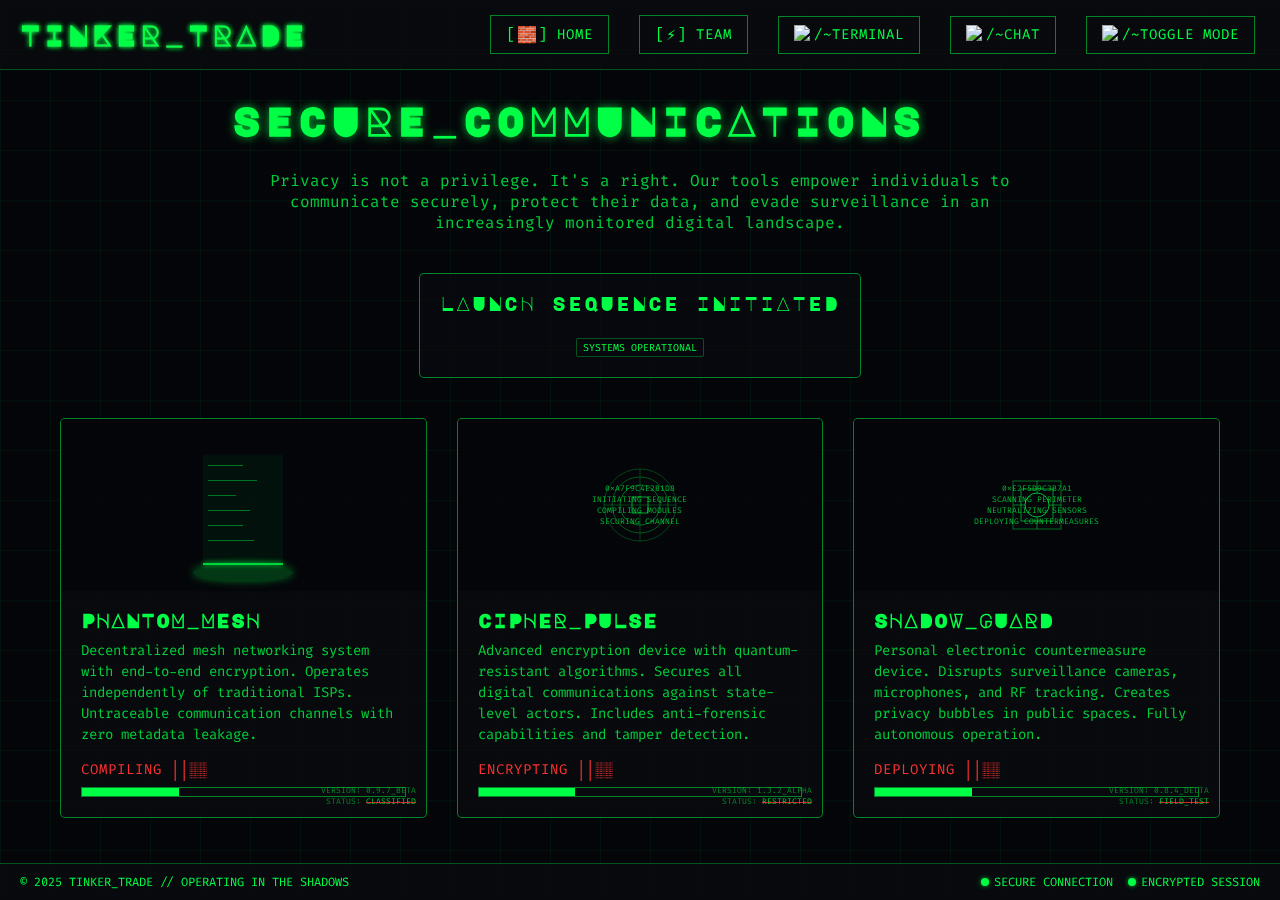
==== product.html @ 29223374 "first commit" ====
<!DOCTYPE html>
<html lang="en">
<head>
    <meta charset="UTF-8">
    <meta name="viewport" content="width=device-width, initial-scale=1.0">
    <title>TINKER_TRADE - Secure Comms & Privacy</title>
    <link rel="icon" type="image/png" href="account.png">
    <link rel="stylesheet" href="productnav.css">
    <link href="https://fonts.googleapis.com/css2?family=Fira+Code:wght@300;400;500;700&family=Major+Mono+Display&display=swap" rel="stylesheet">
    <style>
        /* Root Variables for Colors and Fonts */
        :root {
            --terminal-green: 0, 255, 70;
            --terminal-green-dim: 0, 150, 40;
            --neon-red: 255, 50, 50;
            --neon-blue: 50, 150, 255;
            --dark: 10, 10, 15;
            --darker: 5, 5, 10;
            --glass: 10, 15, 20;
            --terminal-font: 'Fira Code', monospace;
            --display-font: 'Major Mono Display', monospace;
            --light-bg: 240, 240, 240;
            --light-text: 0, 0, 0;
            --light-accent: 0, 100, 255;
        }
        
        /* Reset Styles */
        * {
            margin: 0;
            padding: 0;
            box-sizing: border-box;
        }
        
        html, body {
            height: 100%;
            overflow-x: hidden;
            overflow-y: auto;
        }
        
        body {
            background: rgb(var(--darker));
            color: rgb(var(--terminal-green));
            font-family: var(--terminal-font);
            position: relative;
        }
        
        body.light-mode {
            background: rgb(var(--light-bg));
            color: rgb(var(--light-text));
        }
        
        /* Grid Overlay for Background */
        .grid-overlay {
            position: fixed;
            top: 0;
            left: 0;
            width: 100%;
            height: 100%;
            background-size: 50px 50px;
            background-image:
                linear-gradient(rgba(var(--terminal-green), 0.05) 1px, transparent 1px),
                linear-gradient(90deg, rgba(var(--terminal-green), 0.05) 1px, transparent 1px);
            z-index: -1;
        }
        
        /* Scanlines Effect for Background */
        .scanlines {
            position: fixed;
            top: 0;
            left: 0;
            width: 100%;
            height: 100%;
            background: linear-gradient(
                to bottom,
                transparent 0%,
                rgba(var(--terminal-green), 0.03) 50%,
                transparent 100%
            );
            background-size: 100% 4px;
            z-index: 999;
            pointer-events: none;
            opacity: 0.3;
        }
        
        /* WebGL Container for Background Effects */
        #webgl-container {
            position: fixed;
            top: 0;
            left: 0;
            width: 100%;
            height: 100%;
            z-index: -2;
        }

        /* Particle Background Container */
        #particles-js {
            position: fixed;
            top: 0;
            left: 0;
            width: 100%;
            height: 100%;
            z-index: -3;
        }
        
        /* Header Styles with Glitch Effect */
        .glitch-header {
            position: fixed;
            top: 0;
            left: 0;
            width: 100%;
            padding: 15px 20px;
            background: rgba(var(--dark), 0.8);
            border-bottom: 1px solid rgba(var(--terminal-green), 0.3);
            display: flex;
            justify-content: space-between;
            align-items: center;
            z-index: 100;
        }
        
        .glitch-logo {
            font-family: var(--display-font);
            font-size: 28px;
            font-weight: 700;
            letter-spacing: 3px;
            color: rgb(var(--terminal-green));
            text-shadow: 0 0 5px rgba(var(--terminal-green), 0.7);
            position: relative;
            display: inline-block;
        }
        
        body.light-mode .glitch-logo {
            color: rgb(var(--light-accent));
            text-shadow: 0 0 5px rgba(var(--light-accent), 0.7);
        }
        
        .glitch-logo::before, .glitch-logo::after {
            content: 'TINKER_TRADE';
            position: absolute;
            top: 0;
            left: 0;
            width: 100%;
            height: 100%;
            opacity: 0.8;
        }
        
        .glitch-logo::before {
            color: rgba(255, 0, 0, 0.7);
            animation: glitch-effect 3s infinite alternate-reverse;
            z-index: -1;
        }
        
        .glitch-logo::after {
            color: rgba(0, 255, 255, 0.7);
            animation: glitch-effect 2s infinite alternate;
            z-index: -2;
        }
        
        @keyframes glitch-effect {
            0%, 5%, 10%, 15%, 20%, 25%, 30%, 35%, 40%, 45%, 50%, 55%, 60%, 65%, 70%, 75%, 80%, 85%, 90%, 95%, 100% {
                transform: none;
                opacity: 0.8;
            }
            7.5% {
                transform: translate(2px, 0);
            }
            27.5% {
                transform: translate(-2px, 0);
            }
            45% {
                transform: translate(2px, 0);
            }
            72.5% {
                transform: translate(0, 2px);
            }
            82.5% {
                transform: translate(0, -2px);
            }
            97.5% {
                transform: translate(-2px, 0);
            }
        }
        
        /* Navigation Area Styles */
        .navigation-area {
            display: flex;
            align-items: center;
            gap: 20px;
        }
        
        .nav-button {
            position: relative;
            background: rgba(var(--dark), 0.7);
            border: 1px solid rgba(var(--terminal-green), 0.5);
            color: rgb(var(--terminal-green));
            font-family: var(--terminal-font);
            font-size: 14px;
            text-transform: uppercase;
            letter-spacing: 1px;
            padding: 8px 15px;
            margin: 0 5px;
            cursor: pointer;
            overflow: hidden;
            transition: all 0.3s;
            display: flex;
            align-items: center;
            text-decoration: none;
        }
        
        body.light-mode .nav-button {
            color: rgb(var(--light-accent));
            border-color: rgb(var(--light-accent));
        }
        
        .nav-button:hover {
            background: rgba(var(--terminal-green), 0.1);
            box-shadow: 0 0 15px rgba(var(--terminal-green), 0.5);
        }
        
        body.light-mode .nav-button:hover {
            background: rgba(var(--light-accent), 0.1);
            box-shadow: 0 0 15px rgba(var(--light-accent), 0.5);
        }
        
        .nav-button.products-btn:hover {
            border-color: rgb(var(--neon-blue));
            color: rgb(var(--neon-blue));
            box-shadow: 0 0 15px rgba(var(--neon-blue), 0.5);
        }
        
        .nav-button::before {
            content: '';
            position: absolute;
            top: 0;
            left: -100%;
            width: 100%;
            height: 100%;
            background: linear-gradient(
                90deg, 
                transparent,
                rgba(var(--terminal-green), 0.2),
                transparent
            );
            transition: 0.5s;
        }
        
        .nav-button:hover::before {
            left: 100%;
        }
        
        /* Hamburger Menu for Mobile */
        .hamburger {
            display: none;
            background: none;
            border: none;
            color: rgb(var(--terminal-green));
            font-size: 24px;
            cursor: pointer;
        }
        
        body.light-mode .hamburger {
            color: rgb(var(--light-accent));
        }
        
        @media (max-width: 768px) {
            .navigation-area {
                display: none;
                flex-direction: column;
                position: absolute;
                top: 60px;
                left: 0;
                width: 100%;
                background: rgba(var(--dark), 0.9);
                padding: 10px;
            }
            body.light-mode .navigation-area {
                background: rgba(255, 255, 255, 0.9);
            }
            .navigation-area.show {
                display: flex;
            }
            .hamburger {
                display: block;
                font-size: 30px;
                padding: 10px;
            }
            .nav-button {
                margin: 10px 0;
                width: 100%;
                text-align: center;
            }
        }
        
        /* Content Wrapper Styles */
        .content-wrapper {
            margin-top: 80px;
            padding: 20px;
            min-height: calc(100vh - 100px);
            display: flex;
            flex-direction: column;
            z-index: 10;
            position: relative;
        }
        
        /* Page Title Styles */
        .page-title {
    font-family: var(--display-font);
    font-size: 2.5rem;
    text-transform: uppercase;
    margin: 0px 0 30px;
    letter-spacing: 3px;
    color: rgb(var(--terminal-green));
    text-shadow: 0 0 10px rgba(var(--terminal-green), 0.7);
    text-align: center;
    word-wrap: break-word; /* Ensure text breaks properly */
    max-width: 90%; /* Prevents overflow */
}

/* Media Query for Mobile Devices */
@media (max-width: 768px) {
    .page-title {
        font-size: 1.4rem;  /* Aur chhota font */
        letter-spacing: 1px; /* Letter spacing aur reduce */
        margin: 10px 0 15px; /* Spacing optimize */
        word-break: break-word; /* Long words wrap properly */
    }
}


        
        body.light-mode .page-title {
            color: rgb(var(--light-accent));
            text-shadow: none;
        }
        
        /* Page Subtitle Styles */
        .page-subtitle {
            font-family: var(--terminal-font);
            font-size: 1rem;
            text-align: center;
            margin-bottom: 40px;
            color: rgba(var(--terminal-green), 0.8);
            max-width: 800px;
            margin-left: auto;
            margin-right: auto;
        }
        
        body.light-mode .page-subtitle {
            color: rgba(var(--light-text), 0.8);
        }
        
        /* Launch Countdown Styles */
        .launch-countdown {
            background: rgba(var(--dark), 0.7);
            border: 1px solid rgba(var(--terminal-green), 0.5);
            border-radius: 5px;
            padding: 20px;
            margin: 0 auto 40px;
            max-width: 500px;
            text-align: center;
        }
        
        body.light-mode .launch-countdown {
            background: rgba(255, 255, 255, 0.9);
            border-color: rgb(var(--light-accent));
        }
        
        .countdown-title {
            font-family: var(--display-font);
            font-size: 1.2rem;
            margin-bottom: 15px;
            letter-spacing: 2px;
        }
        
        .countdown-timer {
            display: flex;
            justify-content: center;
            gap: 20px;
            font-family: var(--terminal-font);
            font-size: 2rem;
            margin-bottom: 15px;
        }
        
        .countdown-unit {
            display: flex;
            flex-direction: column;
            align-items: center;
        }
        
        .countdown-value {
            color: rgb(var(--terminal-green));
            text-shadow: 0 0 10px rgba(var(--terminal-green), 0.7);
        }
        
        body.light-mode .countdown-value {
            color: rgb(var(--light-accent));
            text-shadow: none;
        }
        
        .countdown-label {
            font-size: 0.8rem;
            color: rgba(var(--terminal-green), 0.7);
            text-transform: uppercase;
        }
        
        body.light-mode .countdown-label {
            color: rgba(var(--light-text), 0.7);
        }
        
        /* Products Grid Styles */
        .products-grid {
            display: grid;
            grid-template-columns: repeat(auto-fill, minmax(300px, 1fr));
            gap: 30px;
            max-width: 1200px;
            margin: 0 auto;
            padding: 0 20px;
        }
        
        @media (max-width: 768px) {
            .products-grid {
                grid-template-columns: 1fr;
            }
        }
        
        /* Product Card Styles */
        .product-card {
            position: relative;
            background: rgba(var(--dark), 0.8);
            border: 1px solid rgba(var(--terminal-green), 0.5);
            border-radius: 5px;
            overflow: hidden;
            transition: all 0.3s ease;
            height: 400px;
            display: flex;
            flex-direction: column;
            cursor: pointer;
        }
        
        body.light-mode .product-card {
            background: rgba(255, 255, 255, 0.9);
            border-color: rgb(var(--light-accent));
        }
        
        .product-card:hover {
            transform: translateY(-5px);
            box-shadow: 0 10px 20px rgba(var(--terminal-green), 0.2);
            border-color: rgb(var(--terminal-green));
        }
        
        body.light-mode .product-card:hover {
            box-shadow: 0 10px 20px rgba(var(--light-accent), 0.2);
            border-color: rgb(var(--light-accent));
        }
        
        .product-image {
            height: 200px;
            overflow: hidden;
            position: relative;
            background: rgba(var(--darker), 0.8);
            display: flex;
            align-items: center;
            justify-content: center;
        }
        
        body.light-mode .product-image {
            background: rgba(230, 230, 230, 0.8);
        }
        
        .product-info {
            padding: 20px;
            flex-grow: 1;
            display: flex;
            flex-direction: column;
        }
        
        .product-name {
            font-family: var(--display-font);
            font-size: 1.2rem;
            margin-bottom: 10px;
            letter-spacing: 1px;
            color: rgb(var(--terminal-green));
        }
        
        body.light-mode .product-name {
            color: rgb(var(--light-accent));
        }
        
        .product-description {
            font-size: 14px;
            line-height: 1.5;
            color: rgba(var(--terminal-green), 0.8);
            flex-grow: 1;
        }
        
        body.light-mode .product-description {
            color: rgba(var(--light-text), 0.8);
        }
        
        .product-coming-soon {
            margin-top: 15px;
            font-family: var(--terminal-font);
            font-size: 14px;
            text-transform: uppercase;
            letter-spacing: 1px;
            color: rgb(var(--neon-red));
            display: flex;
            align-items: center;
        }
        
        body.light-mode .product-coming-soon {
            color: rgb(var(--neon-red));
        }
        
        .loading-bar {
            height: 10px;
            width: 100%;
            background: rgba(var(--dark), 0.5);
            border: 1px solid rgba(var(--terminal-green), 0.5);
            margin-top: 8px;
            position: relative;
            overflow: hidden;
        }
        
        body.light-mode .loading-bar {
            background: rgba(200, 200, 200, 0.5);
            border-color: rgb(var(--light-accent));
        }
        
        .progress {
            height: 100%;
            background: rgb(var(--terminal-green));
            width: 30%;
            animation: progress-animation 10s infinite;
            position: relative;
        }
        
        body.light-mode .progress {
            background: rgb(var(--light-accent));
        }
        
        @keyframes progress-animation {
            0% { width: 0%; }
            30% { width: 30%; }
            50% { width: 50%; }
            60% { width: 48%; }
            85% { width: 85%; }
            95% { width: 95%; }
            100% { width: 98%; }
        }
        
        .decrypting-text {
            animation: decrypt 10s forwards;
            white-space: nowrap;
            overflow: hidden;
        }
        
        @keyframes decrypt {
            0% { 
                content: "##########";
                opacity: 0.5;
            }
            20% { 
                content: "C#M#NG_SO#N";
                opacity: 0.6;
            }
            40% { 
                content: "CO#ING_SOON";
                opacity: 0.7;
            }
            60% { 
                content: "COMING_S#ON";
                opacity: 0.8;
            }
            80% { 
                content: "COMING_SOON";
                opacity: 0.9;
            }
            100% { 
                content: "COMING_SOON";
                opacity: 1;
            }
        }
        
        /* Notification Styles for Access Denied */
        .notification {
            position: fixed;
            top: -100px;
            left: 50%;
            transform: translateX(-50%);
            background: rgba(var(--dark), 0.9);
            border: 1px solid rgb(var(--neon-red));
            padding: 15px 20px;
            border-radius: 5px;
            color: rgb(var(--neon-red));
            font-family: var(--terminal-font);
            text-align: center;
            z-index: 1000;
            transition: top 0.5s ease;
            min-width: 300px;
            box-shadow: 0 0 15px rgba(var(--neon-red), 0.3);
        }
        
        body.light-mode .notification {
            background: rgba(255, 255, 255, 0.9);
            border-color: rgb(var(--neon-red));
            color: rgb(var(--neon-red));
        }
        
        .notification.show {
            top: 100px;
        }
        
        .notification-title {
            font-size: 16px;
            text-transform: uppercase;
            letter-spacing: 1px;
            margin-bottom: 5px;
        }
        
        .notification-message {
            font-size: 14px;
            color: rgba(var(--terminal-green), 0.9);
        }
        
        body.light-mode .notification-message {
            color: rgba(var(--light-text), 0.9);
        }
        
        /* Hologram Visualization for Product Images */
        .hologram {
            position: relative;
            width: 150px;
            height: 150px;
            margin: 0 auto;
        }
        
        .hologram-base {
            position: absolute;
            bottom: 0;
            left: 50%;
            transform: translateX(-50%);
            width: 100px;
            height: 15px;
            background: rgba(var(--terminal-green), 0.2);
            border-radius: 50%;
            box-shadow: 0 0 10px rgba(var(--terminal-green), 0.5);
        }
        
        body.light-mode .hologram-base {
            background: rgba(var(--light-accent), 0.2);
            box-shadow: 0 0 10px rgba(var(--light-accent), 0.5);
        }
        
        .hologram-projection {
            position: absolute;
            bottom: 15px;
            left: 50%;
            transform: translateX(-50%);
            width: 80px;
            height: 110px;
            background: rgba(var(--terminal-green), 0.05);
            animation: hologram-flicker 4s infinite;
        }
        
        body.light-mode .hologram-projection {
            background: rgba(var(--light-accent), 0.05);
        }
        
        .hologram-scan {
            position: absolute;
            bottom: 15px;
            left: 50%;
            transform: translateX(-50%);
            width: 80px;
            height: 2px;
            background: rgba(var(--terminal-green), 0.8);
            animation: hologram-scan 3s infinite;
            box-shadow: 0 0 5px rgba(var(--terminal-green), 0.8);
        }
        
        body.light-mode .hologram-scan {
            background: rgba(var(--light-accent), 0.8);
            box-shadow: 0 0 5px rgba(var(--light-accent), 0.8);
        }
        
        @keyframes hologram-flicker {
            0%, 100% { opacity: 0.3; }
            50% { opacity: 0.5; }
            70% { opacity: 0.2; }
            72% { opacity: 0.6; }
            74% { opacity: 0.2; }
            76% { opacity: 0.5; }
            78% { opacity: 0.3; }
        }
        
        @keyframes hologram-scan {
            0% { bottom: 15px; opacity: 0.8; }
            50% { bottom: 125px; opacity: 0.8; }
            51% { opacity: 0.4; }
            100% { bottom: 15px; opacity: 0.8; }
        }
        
        .data-schema {
            position: absolute;
            top: 50%;
            left: 50%;
            transform: translate(-50%, -50%);
            width: 70px;
            height: 100px;
            opacity: 0.7;
        }
        
        .data-schema-line {
            position: absolute;
            height: 1px;
            background: rgba(var(--terminal-green), 0.6);
            left: 0;
        }
        
        body.light-mode .data-schema-line {
            background: rgba(var(--light-accent), 0.6);
        }
        
        .data-schema-line:nth-child(1) { width: 50%; top: 10%; }
        .data-schema-line:nth-child(2) { width: 70%; top: 25%; }
        .data-schema-line:nth-child(3) { width: 40%; top: 40%; }
        .data-schema-line:nth-child(4) { width: 60%; top: 55%; }
        .data-schema-line:nth-child(5) { width: 50%; top: 70%; }
        .data-schema-line:nth-child(6) { width: 65%; top: 85%; }
        
        /* Encrypted Data Visualization for Product Images */
        .encrypted-data {
            position: absolute;
            top: 50%;
            left: 50%;
            transform: translate(-50%, -50%);
            font-family: var(--terminal-font);
            font-size: 8px;
            color: rgba(var(--terminal-green), 0.7);
            text-align: center;
            width: 100%;
        }
        
        body.light-mode .encrypted-data {
            color: rgba(var(--light-text), 0.7);
        }
        
        /* Technical Icons for Product Images */
        .technical-icon {
            position: absolute;
            width: 100%;
            height: 100%;
            top: 0;
            left: 0;
            display: flex;
            align-items: center;
            justify-content: center;
        }
        
        /* Glitch Effect on Product Cards */
        .card-glitch {
            position: absolute;
            top: 0;
            left: 0;
            width: 100%;
            height: 5px;
            background: rgba(var(--terminal-green), 0.5);
            z-index: 5;
            opacity: 0;
        }
        
        body.light-mode .card-glitch {
            background: rgba(var(--light-accent), 0.5);
        }
        
        .product-card:hover .card-glitch {
            animation: card-glitch-effect 3s infinite;
        }
        
        @keyframes card-glitch-effect {
            0%, 100% { opacity: 0; }
            10% { 
                opacity: 1; 
                top: 20%;
                height: 5px;
            }
            11% { 
                opacity: 0;
            }
            20% {
                opacity: 1;
                top: 50%;
                height: 3px;
            }
            21% {
                opacity: 0;
            }
            50% {
                opacity: 0;
            }
            60% {
                opacity: 1;
                top: 70%;
                height: 2px;
            }
            61% {
                opacity: 0;
            }
        }
        
        /* Data Packet Animation for Product Images */
        .data-packet {
            position: absolute;
            width: 5px;
            height: 5px;
            background: rgba(var(--terminal-green), 0.7);
            border-radius: 50%;
            animation: data-packet-movement 10s infinite;
            opacity: 0;
        }
        
        body.light-mode .data-packet {
            background: rgba(var(--light-accent), 0.7);
        }
        
        @keyframes data-packet-movement {
            0% {
                opacity: 0;
                transform: translate(0, 0);
            }
            10% {
                opacity: 1;
                transform: translate(20px, 30px);
            }
            30% {
                transform: translate(-10px, 50px);
            }
            50% {
                transform: translate(30px, 20px);
            }
            70% {
                transform: translate(10px, 70px);
            }
            90% {
                opacity: 1;
                transform: translate(-20px, 40px);
            }
            100% {
                opacity: 0;
                transform: translate(0, 0);
            }
        }
        
        .data-packet:nth-child(1) { animation-delay: 0s; }
        .data-packet:nth-child(2) { animation-delay: 2s; }
        .data-packet:nth-child(3) { animation-delay: 4s; }
        .data-packet:nth-child(4) { animation-delay: 6s; }
        .data-packet:nth-child(5) { animation-delay: 8s; }
        
        /* Redacted Access Text for Product Cards */
        .redacted {
            color: rgba(var(--terminal-green), 0.8);
            position: relative;
        }
        
        body.light-mode .redacted {
            color: rgba(var(--light-text), 0.8);
        }
        
        .redacted::after {
            content: "";
            position: absolute;
            top: 50%;
            left: 0;
            width: 100%;
            height: 1.5px;
            background-color: rgba(var(--neon-red), 0.8);
            animation: redact 4s infinite;
        }
        
        @keyframes redact {
            0%, 100% { opacity: 1; }
            50% { opacity: 0.5; }
        }
        
        /* Technical Details Section for Product Cards */
        .technical-details {
            position: absolute;
            bottom: 10px;
            right: 10px;
            font-size: 8px;
            color: rgba(var(--terminal-green), 0.5);
            text-align: right;
        }
        
        body.light-mode .technical-details {
            color: rgba(var(--light-text), 0.5);
        }
        
        /* Footer Styles */
        .footer {
            position: fixed;
            bottom: 0;
            left: 0;
            width: 100%;
            padding: 10px 20px;
            background: rgba(var(--dark), 0.8);
            border-top: 1px solid rgba(var(--terminal-green), 0.3);
            display: flex;
            justify-content: space-between;
            align-items: center;
            font-size: 12px;
            z-index: 100;
        }
        
        body.light-mode .footer {
            background: rgba(255, 255, 255, 0.9);
            border-color: rgb(var(--light-accent));
        }
        
        .copyright {
            color: rgb(var(--terminal-green));
        }
        
        body.light-mode .copyright {
            color: rgb(var(--light-text));
        }
        
        .security-indicators {
            display: flex;
            gap: 15px;
        }
        
        .indicator {
            display: flex;
            align-items: center;
            gap: 5px;
            color: rgb(var(--terminal-green));
        }
        
        body.light-mode .indicator {
            color: rgb(var(--light-text));
        }
        
        .indicator-dot {
            width: 8px;
            height: 8px;
            border-radius: 50%;
            background: rgb(var(--terminal-green));
            box-shadow: 0 0 5px rgba(var(--terminal-green), 0.7);
        }
        
        body.light-mode .indicator-dot {
            background: rgb(var(--light-accent));
            box-shadow: 0 0 5px rgba(var(--light-accent), 0.7);
        }
        
        .security-badge {
            margin-top: 10px;
            font-size: 10px;
            background: rgba(var(--dark), 0.6);
            border: 1px solid rgba(var(--terminal-green), 0.3);
            padding: 2px 6px;
            border-radius: 2px;
            display: inline-block;
        }
        
        body.light-mode .security-badge {
            background: rgba(200, 200, 200, 0.6);
            border-color: rgba(var(--light-accent), 0.3);
        }
        
        /* Terminal Window Styles */
        .terminal-window {
            background: rgb(var(--darker));
            border: 1px solid rgba(var(--terminal-green), 0.5);
            border-radius: 5px;
            padding: 10px;
            font-family: var(--terminal-font);
            color: rgb(var(--terminal-green));
            position: fixed;
            top: 50%;
            left: 50%;
            transform: translate(-50%, -50%);
            width: 80%;
            max-width: 600px;
            z-index: 1000;
            display: none;
            box-shadow: 0 0 20px rgba(var(--terminal-green), 0.3);
            transition: opacity 0.3s ease;
            opacity: 0;
        }
        
        .terminal-window.show {
            opacity: 1;
        }
        
        body.light-mode .terminal-window {
            background: rgb(var(--light-bg));
            border-color: rgb(var(--light-accent));
            color: rgb(var(--light-text));
            box-shadow: 0 0 20px rgba(var(--light-accent), 0.3);
        }
        
        .terminal-output {
            height: 200px;
            overflow-y: auto;
            margin-bottom: 10px;
            padding: 5px;
            background: linear-gradient(
                to bottom,
                transparent 0%,
                rgba(var(--terminal-green), 0.05) 50%,
                transparent 100%
            );
            background-size: 100% 4px;
        }
        
        body.light-mode .terminal-output {
            background: linear-gradient(
                to bottom,
                transparent 0%,
                rgba(var(--light-accent), 0.05) 50%,
                transparent 100%
            );
            background-size: 100% 4px;
        }
        
        .terminal-input-area {
            display: flex;
            align-items: center;
        }
        
        #terminal-input {
            background: none;
            border: none;
            color: rgb(var(--terminal-green));
            font-family: var(--terminal-font);
            outline: none;
            flex-grow: 1;
            font-size: 14px;
        }
        
        body.light-mode #terminal-input {
            color: rgb(var(--light-text));
        }
        
        .cursor {
            display: inline-block;
            width: 8px;
            height: 16px;
            background: rgb(var(--terminal-green));
            animation: blink 1s infinite;
            vertical-align: middle;
        }
        
        body.light-mode .cursor {
            background: rgb(var(--light-text));
        }
        
        @keyframes blink {
            50% { opacity: 0; }
        }
        
        /* Chat Window Styles */
        .chat-window {
            background: rgb(var(--darker));
            border: 1px solid rgba(var(--terminal-green), 0.5);
            border-radius: 5px;
            padding: 10px;
            font-family: var(--terminal-font);
            color: rgb(var(--terminal-green));
            position: fixed;
            top: 50%;
            left: 50%;
            transform: translate(-50%, -50%);
            width: 80%;
            max-width: 600px;
            z-index: 1000;
            display: none;
            box-shadow: 0 0 20px rgba(var(--terminal-green), 0.3);
            transition: opacity 0.3s ease;
            opacity: 0;
        }
        
        .chat-window.show {
            opacity: 1;
        }
        
        body.light-mode .chat-window {
            background: rgb(var(--light-bg));
            border-color: rgb(var(--light-accent));
            color: rgb(var(--light-text));
            box-shadow: 0 0 20px rgba(var(--light-accent), 0.3);
        }
        
        .chat-output {
            height: 200px;
            overflow-y: auto;
            margin-bottom: 10px;
            padding: 5px;
        }
        
        .chat-input-area {
            display: flex;
            align-items: center;
        }
        
        #chat-input {
            background: none;
            border: 1px solid rgba(var(--terminal-green), 0.5);
            color: rgb(var(--terminal-green));
            font-family: var(--terminal-font);
            outline: none;
            flex-grow: 1;
            padding: 5px;
        }
        
        body.light-mode #chat-input {
            border-color: rgb(var(--light-accent));
            color: rgb(var(--light-text));
        }
        
        .chat-input-area button {
            background: rgba(var(--dark), 0.7);
            border: 1px solid rgba(var(--terminal-green), 0.5);
            color: rgb(var(--terminal-green));
            padding: 5px 10px;
            cursor: pointer;
        }
        
        body.light-mode .chat-input-area button {
            background: rgba(200, 200, 200, 0.7);
            border-color: rgb(var(--light-accent));
            color: rgb(var(--light-text));
        }
        
        /* Close Button Styles */
        .close-btn {
            position: absolute;
            top: 10px;
            right: 10px;
            font-size: 20px;
            cursor: pointer;
            color: rgb(var(--terminal-green));
        }
        
        body.light-mode .close-btn {
            color: rgb(var(--light-text));
        }
        
        /* System Message Styles */
        .system-message {
            color: rgba(var(--terminal-green), 0.7);
            font-style: italic;
        }
        
        body.light-mode .system-message {
            color: rgba(var(--light-text), 0.7);
        }
        
        /* Product Modal Styles */
        .product-modal {
            display: none;
            position: fixed;
            z-index: 1001;
            left: 0;
            top: 0;
            width: 100%;
            height: 100%;
            background-color: rgba(0,0,0,0.8);
            opacity: 0;
            transition: opacity 0.3s ease;
        }
        
        .product-modal.show {
            opacity: 1;
        }
        
        .modal-content {
            background: rgb(var(--darker));
            margin: 15% auto;
            padding: 20px;
            border: 1px solid rgba(var(--terminal-green), 0.5);
            width: 80%;
            max-width: 600px;
            color: rgb(var(--terminal-green));
        }
        
        body.light-mode .modal-content {
            background: rgb(var(--light-bg));
            border-color: rgb(var(--light-accent));
            color: rgb(var(--light-text));
        }
        
        .close-modal {
            color: rgb(var(--terminal-green));
            float: right;
            font-size: 28px;
            cursor: pointer;
        }
        
        body.light-mode .close-modal {
            color: rgb(var(--light-text));
        }
        
        /* Accessibility Enhancements */
        .nav-button:focus, .product-card:focus {
            outline: 2px solid rgb(var(--terminal-green));
        }
        
        body.light-mode .nav-button:focus, body.light-mode .product-card:focus {
            outline: 2px solid rgb(var(--light-accent));
        }
        
        /* Media Queries for Enhanced Mobile Responsiveness */
        @media (max-width: 480px) {
            .page-title {
                font-size: 2rem;
            }
            .nav-button {
                padding: 6px 12px;
                font-size: 12px;
            }
            .product-card {
                height: 350px;
            }
            .terminal-window, .chat-window {
                width: 90%;
                max-width: none;
            }
            #terminal-input, #chat-input {
                font-size: 16px;
            }
            .terminal-output, .chat-output {
                font-size: 14px;
            }
        }
      /* 🕵️‍♂️ Ultimate Hacker Scrollbar v2 🔥 */
::-webkit-scrollbar {
    width: 12px;
    height: 12px; /* Horizontal scrollbar ke liye */
}

/* Background of Scrollbar Track */
::-webkit-scrollbar-track {
    background: #050505;
    border-left: 2px dashed rgba(0, 255, 0, 0.5);
    box-shadow: inset 0 0 10px rgba(0, 255, 0, 0.3);
    filter: blur(0.5px);
}

/* Main Scrollbar Thumb (Draggable Part) */
::-webkit-scrollbar-thumb {
    background: radial-gradient(circle, rgba(255, 0, 0, 0.8) 10%, rgba(0, 255, 0, 0.8) 80%);
    border-radius: 20px;
    box-shadow: 0 0 15px rgba(0, 255, 0, 0.9), 0 0 35px rgba(255, 0, 0, 0.7);
    animation: hacker-glitch 0.6s infinite alternate, color-pulse 1.5s infinite alternate;
}

/* 🔥 VIRUS-INFECTED Hover Effect */
::-webkit-scrollbar-thumb:hover {
    background: linear-gradient(45deg, #ff0000, #ff9900, #00ff00);
    box-shadow: 0 0 25px #ff0000, 0 0 40px #00ff00, 0 0 55px #ff0000;
    border-radius: 50px;
    transform: scale(1.2);
    animation: hacker-virus 0.2s infinite alternate;
}

/* 🔥 Horizontal Scrollbar Styling */
::-webkit-scrollbar-thumb:horizontal {
    background: linear-gradient(90deg, #ff0000, #00ff00);
    border-radius: 50px;
}

/* 🎭 Glitchy Hacker Effect */
@keyframes hacker-glitch {
    0% {
        transform: translateX(-2px) rotate(-1deg);
    }
    100% {
        transform: translateX(2px) rotate(1deg);
    }
}

/* 🔴 Pixel Jitter Effect */
@keyframes hacker-virus {
    0% {
        transform: translateX(-1px) translateY(1px);
    }
    100% {
        transform: translateX(1px) translateY(-1px);
    }
}

/* 🟢 Hacked Color Shift */
@keyframes color-pulse {
    0% {
        filter: hue-rotate(0deg);
    }
    100% {
        filter: hue-rotate(60deg);
    }
}

/* 🔥 Cross-Browser Support (Firefox, Edge, etc.) */
* {
    scrollbar-width: thin;
    scrollbar-color: #ff0000 #050505;
}


    </style>
</head>
<body>
    <!-- Particle Background -->
    <div id="particles-js"></div>

    <!-- Grid Overlay for Background -->
    <div class="grid-overlay"></div>
    
    <!-- Scanlines Effect for Background -->
    <div class="scanlines"></div>
    
    <!-- Header with Navigation -->
    <header class="glitch-header">
        <div class="glitch-logo">TINKER_TRADE</div>
        <div class="navigation-area">
          <a href="index.html" class="nav-button team-btn">
            <span class="button-icon">[🧱]</span> Home
          </a>
          <a href="tinkertradeteam.html" class="nav-button team-btn">
            <span class="button-icon">[⚡]</span> Team
          </a>
          <button class="nav-button" onclick="openTerminal()">
            <img src="https://img.icons8.com/?size=100&id=52515&format=png&color=000000" alt="Terminal Icon" width="20" height="20">
              /~Terminal
        </button>
        
        <button class="nav-button" onclick="openChat()">
            <img src="https://img.icons8.com/?size=100&id=62489&format=png&color=000000" alt="Chat Icon" width="20" height="20">
           /~Chat
        </button>
        
        <button class="nav-button" onclick="toggleMode()">
            <img src="https://img.icons8.com/?size=100&id=52494&format=png&color=000000" alt="Toggle Mode Icon" width="20" height="20">
            /~Toggle Mode
        </button>
        
        </div>
        <button class="hamburger" onclick="toggleMenu()">☰</button>
    </header>
    
    <!-- Main Content Wrapper -->
    <div class="content-wrapper">
        <h1 class="page-title">Secure_Communications</h1>
        <p class="page-subtitle">Privacy is not a privilege. It's a right. Our tools empower individuals to communicate securely, protect their data, and evade surveillance in an increasingly monitored digital landscape.</p>
        
        <!-- Countdown Timer Section -->
        <div class="launch-countdown">
            <div class="countdown-title">PRODUCT LAUNCH INITIALIZATION</div>
            <div class="countdown-timer">
                <div class="countdown-unit">
                    <div class="countdown-value" id="countdown-days">35</div>
                    <div class="countdown-label">Days</div>
                </div>
                <div class="countdown-unit">
                    <div class="countdown-value" id="countdown-hours">00</div>
                    <div class="countdown-label">Hours</div>
                </div>
                <div class="countdown-unit">
                    <div class="countdown-value" id="countdown-minutes">00</div>
                    <div class="countdown-label">Minutes</div>
                </div>
                <div class="countdown-unit">
                    <div class="countdown-value" id="countdown-seconds">00</div>
                    <div class="countdown-label">Seconds</div>
                </div>
            </div>
            <div class="security-badge">ENCRYPTED CHANNEL ESTABLISHED</div>
        </div>
        
        <!-- Products Grid Section -->
        <div class="products-grid">
            <!-- Product 1: PHANTOM_MESH -->
            <div class="product-card" data-product="PHANTOM_MESH">
                <div class="card-glitch"></div>
                <div class="product-image">
                    <div class="hologram">
                        <div class="hologram-base"></div>
                        <div class="hologram-projection"></div>
                        <div class="hologram-scan"></div>
                        <div class="data-schema">
                            <div class="data-schema-line"></div>
                            <div class="data-schema-line"></div>
                            <div class="data-schema-line"></div>
                            <div class="data-schema-line"></div>
                            <div class="data-schema-line"></div>
                            <div class="data-schema-line"></div>
                        </div>
                    </div>
                    <div class="data-packet"></div>
                    <div class="data-packet"></div>
                    <div class="data-packet"></div>
                </div>
                <div class="product-info">
                    <h2 class="product-name">PHANTOM_MESH</h2>
                    <p class="product-description">Decentralized mesh networking system with end-to-end encryption. Operates independently of traditional ISPs. Untraceable communication channels with zero metadata leakage.</p>
                    <div class="product-coming-soon">
                        <span class="decryption-wrapper">
                            <span id="decrypt-text-1">COMPILING ││░░</span>
                        </span>
                    </div>
                    <div class="loading-bar">
                        <div class="progress"></div>
                    </div>
                    <div class="technical-details">
                        <div>VERSION: 0.9.7_BETA</div>
                        <div>STATUS: <span class="redacted">CLASSIFIED</span></div>
                    </div>
                </div>
            </div>
            
            <!-- Product 2: CIPHER_PULSE -->
            <div class="product-card" data-product="CIPHER_PULSE">
                <div class="card-glitch"></div>
                <div class="product-image">
                    <div class="technical-icon">
                        <svg width="80" height="80" viewBox="0 0 100 100" fill="none" xmlns="http://www.w3.org/2000/svg">
                            <circle cx="50" cy="50" r="45" stroke="rgba(0, 255, 70, 0.3)" stroke-width="1" />
                            <circle cx="50" cy="50" r="35" stroke="rgba(0, 255, 70, 0.4)" stroke-width="1" />
                            <circle cx="50" cy="50" r="25" stroke="rgba(0, 255, 70, 0.5)" stroke-width="1" />
                            <line x1="5" y1="50" x2="95" y2="50" stroke="rgba(0, 255, 70, 0.3)" stroke-width="1" />
                            <line x1="50" y1="5" x2="50" y2="95" stroke="rgba(0, 255, 70, 0.3)" stroke-width="1" />
                            <rect x="40" y="40" width="20" height="20" stroke="rgba(0, 255, 70, 0.8)" stroke-width="1" />
                        </svg>
                    </div>
                    <div class="encrypted-data">
                        <div>0xA7F9C4E2B1D8</div>
                        <div>INITIATING SEQUENCE</div>
                        <div>COMPILING MODULES</div>
                        <div>SECURING CHANNEL</div>
                    </div>
                    <div class="data-packet"></div>
                    <div class="data-packet"></div>
                    <div class="data-packet"></div>
                </div>
                <div class="product-info">
                    <h2 class="product-name">CIPHER_PULSE</h2>
                    <p class="product-description">Advanced encryption device with quantum-resistant algorithms. Secures all digital communications against state-level actors. Includes anti-forensic capabilities and tamper detection.</p>
                    <div class="product-coming-soon">
                        <span class="decryption-wrapper">
                            <span id="decrypt-text-2">ENCRYPTING ││░░</span>
                        </span>
                    </div>
                    <div class="loading-bar">
                        <div class="progress"></div>
                    </div>
                    <div class="technical-details">
                        <div>VERSION: 1.3.2_ALPHA</div>
                        <div>STATUS: <span class="redacted">RESTRICTED</span></div>
                    </div>
                </div>
            </div>
            
            <!-- Product 3: SHADOW_GUARD -->
            <div class="product-card" data-product="SHADOW_GUARD">
                <div class="card-glitch"></div>
                <div class="product-image">
                    <div class="technical-icon">
                        <svg width="80" height="80" viewBox="0 0 100 100" fill="none" xmlns="http://www.w3.org/2000/svg">
                            <rect x="20" y="20" width="60" height="60" stroke="rgba(0, 255, 70, 0.5)" stroke-width="1" />
                            <rect x="30" y="30" width="40" height="40" stroke="rgba(0, 255, 70, 0.7)" stroke-width="1" />
                            <circle cx="50" cy="50" r="15" stroke="rgba(0, 255, 70, 0.9)" stroke-width="1" />
                            <path d="M20,50 L35,50" stroke="rgba(0, 255, 70, 0.6)" stroke-width="1" />
                            <path d="M65,50 L80,50" stroke="rgba(0, 255, 70, 0.6)" stroke-width="1" />
                            <path d="M50,20 L50,35" stroke="rgba(0, 255, 70, 0.6)" stroke-width="1" />
                            <path d="M50,65 L50,80" stroke="rgba(0, 255, 70, 0.6)" stroke-width="1" />
                        </svg>
                    </div>
                    <div class="encrypted-data">
                        <div>0xE2F5D9C3B7A1</div>
                        <div>SCANNING PERIMETER</div>
                        <div>NEUTRALIZING SENSORS</div>
                        <div>DEPLOYING COUNTERMEASURES</div>
                    </div>
                    <div class="data-packet"></div>
                    <div class="data-packet"></div>
                    <div class="data-packet"></div>
                </div>
                <div class="product-info">
                    <h2 class="product-name">SHADOW_GUARD</h2>
                    <p class="product-description">Personal electronic countermeasure device. Disrupts surveillance cameras, microphones, and RF tracking. Creates privacy bubbles in public spaces. Fully autonomous operation.</p>
                    <div class="product-coming-soon">
                        <span class="decryption-wrapper">
                            <span id="decrypt-text-4">DEPLOYING ││░░</span>
                        </span>
                    </div>
                    <div class="loading-bar">
                        <div class="progress"></div>
                    </div>
                    <div class="technical-details">
                        <div>VERSION: 0.8.4_DELTA</div>
                        <div>STATUS: <span class="redacted">FIELD_TEST</span></div>
                    </div>
                </div>
            </div>
        </div>
    </div>
    
    <!-- Footer Section -->
    <footer class="footer">
        <div class="copyright">© 2025 TINKER_TRADE // OPERATING IN THE SHADOWS</div>
        <div class="security-indicators">
            <div class="indicator">
                <div class="indicator-dot"></div>
                <div>SECURE CONNECTION</div>
            </div>
            <div class="indicator">
                <div class="indicator-dot"></div>
                <div>ENCRYPTED SESSION</div>
            </div>
        </div>
    </footer>
    
    <!-- Terminal Interface -->
    <div class="terminal-window" id="terminal-window" role="dialog">
        <span class="close-btn" onclick="closeTerminal()">×</span>
        <div class="terminal-output" id="terminal-output"></div>
        <div class="terminal-input-area">
            <span>$ </span>
            <input type="text" id="terminal-input" autocomplete="off" aria-label="Terminal input">
            <span class="cursor"></span>
        </div>
    </div>
    
    <!-- Chat Interface -->
    <div class="chat-window" id="chat-window" role="dialog">
        <span class="close-btn" onclick="closeChat()">×</span>
        <div class="chat-output" id="chat-output"></div>
        <div class="chat-input-area">
            <input type="text" id="chat-input" placeholder="Type your message..." aria-label="Chat input">
            <button onclick="sendMessage()">Send</button>
        </div>
    </div>
    
    <!-- Product Modal -->
    <div class="product-modal" id="product-modal" role="dialog" aria-labelledby="modal-title">
        <div class="modal-content">
            <span class="close-modal" onclick="closeModal()">×</span>
            <h2 id="modal-title"></h2>
            <p id="modal-description"></p>
        </div>
    </div>
    
    <!-- Notification for Access Denied -->
    <div class="notification" id="notification">
        <div class="notification-title">// ACCESS DENIED</div>
        <div class="notification-message">Authentication required. Unauthorized access attempt logged.</div>
    </div>
    
    <!-- JavaScript Section -->
    <script>
        // Product Descriptions for Terminal and Modal
        const products = {
            'PHANTOM_MESH': 'Decentralized mesh networking system with end-to-end encryption. Operates independently of traditional ISPs. Untraceable communication channels with zero metadata leakage.',
            'CIPHER_PULSE': 'Advanced encryption device with quantum-resistant algorithms. Secures all digital communications against state-level actors. Includes anti-forensic capabilities and tamper detection.',
            'SHADOW_GUARD': 'Personal electronic countermeasure device. Disrupts surveillance cameras, microphones, and RF tracking. Creates privacy bubbles in public spaces. Fully autonomous operation.'
        };

        // Decryption Codes for Terminal
        const decryptCodes = {
            'TINKER2025': 'Access granted. Secret message: "The shadows are our domain."',
            'HACKERX': 'Elite status confirmed. Welcome to the inner circle.'
        };

        // System Messages for Terminal
        const systemMessages = [
            "[System] Network status: Secure",
            "[System] Monitoring active",
            "[System] Encryption keys rotated",
            "[System] Firewall rules updated",
            "[System] Anomalies detected: 0"
        ];

        // Audio Context for Terminal Sound Effects
        const audioCtx = new (window.AudioContext || window.webkitAudioContext)();

        // Function to Play Beep Sound for Key Presses
        function playBeep() {
            const oscillator = audioCtx.createOscillator();
            oscillator.type = 'square';
            oscillator.frequency.setValueAtTime(1000, audioCtx.currentTime);
            oscillator.connect(audioCtx.destination);
            oscillator.start();
            oscillator.stop(audioCtx.currentTime + 0.05);
        }

        // Countdown Timer Functionality
        function updateCountdown() {
            const launchDate = new Date('2025-04-01T00:00:00').getTime();
            const now = new Date().getTime();
            const diff = launchDate - now;

            if (diff < 0) {
                document.querySelector('.launch-countdown').innerHTML = `
                    <div class="countdown-title">LAUNCH SEQUENCE INITIATED</div>
                    <div class="security-badge">SYSTEMS OPERATIONAL</div>
                `;
                return;
            }

            const days = Math.floor(diff / (1000 * 60 * 60 * 24));
            const hours = Math.floor((diff % (1000 * 60 * 60 * 24)) / (1000 * 60 * 60));
            const minutes = Math.floor((diff % (1000 * 60 * 60)) / (1000 * 60));
            const seconds = Math.floor((diff % (1000 * 60)) / 1000);

            document.getElementById('countdown-days').textContent = days.toString().padStart(2, '0');
            document.getElementById('countdown-hours').textContent = hours.toString().padStart(2, '0');
            document.getElementById('countdown-minutes').textContent = minutes.toString().padStart(2, '0');
            document.getElementById('countdown-seconds').textContent = seconds.toString().padStart(2, '0');
        }

        // Initialize Countdown Timer
        setInterval(updateCountdown, 1000);
        updateCountdown();

        // Terminal Functionality
        const terminalInput = document.getElementById('terminal-input');
        const terminalOutput = document.getElementById('terminal-output');
        let isLoggedIn = false;
        let username = '';
        let systemMessageInterval;

        // Event Listener for Terminal Input
        terminalInput.addEventListener('keypress', function(e) {
            playBeep();
            if (e.key === 'Enter') {
                const command = terminalInput.value.trim();
                terminalInput.value = '';
                processCommand(command);
            }
        });

        // Function to Simulate Typing Effect in Terminal and Chat
        function typeText(text, element, delay = 50) {
            let i = 0;
            const interval = setInterval(() => {
                if (i < text.length) {
                    element.innerHTML += text.charAt(i);
                    i++;
                } else {
                    clearInterval(interval);
                }
            }, delay);
        }

        // Process Terminal Commands
        function processCommand(command) {
            if (!isLoggedIn) {
                if (!username) {
                    username = command;
                    terminalOutput.innerHTML += `<div>Username: ${username}</div>`;
                    terminalOutput.innerHTML += `<div>Password: </div>`;
                } else {
                    const password = command;
                    if (username === 'admin' && password === 'hacktheplanet') {
                        isLoggedIn = true;
                        const welcomeMessage = 'Access granted. Welcome, elite operative.';
                        const commandsMessage = 'Available commands: help, products, info [product], decrypt [code], whoami, status, logout, exit, clear';
                        terminalOutput.innerHTML += `<div>${welcomeMessage}</div>`;
                        terminalOutput.innerHTML += `<div>${commandsMessage}</div>`;
                    } else {
                        terminalOutput.innerHTML += `<div>Access denied. Try again.</div>`;
                        username = '';
                    }
                }
            } else {
                terminalOutput.innerHTML += `<div>$ ${command}</div>`;
                let responseDiv = document.createElement('div');
                terminalOutput.appendChild(responseDiv);
                let response = '';
                if (command.toLowerCase() === 'clear') {
                    terminalOutput.innerHTML = '';
                    return;
                } else if (command.startsWith('info ')) {
                    const product = command.substring(5).toUpperCase();
                    response = products[product] || 'Product not found.';
                } else if (command.startsWith('decrypt ')) {
                    const code = command.substring(8);
                    response = decryptCodes[code] || 'Invalid code.';
                } else {
                    switch (command.toLowerCase()) {
                        case 'help':
                            response = 'Commands: help, products, info [product], decrypt [code], whoami, status, logout, exit, clear';
                            break;
                        case 'products':
                            response = 'PHANTOM_MESH, CIPHER_PULSE, SHADOW_GUARD';
                            break;
                        case 'status':
                            response = 'System operational. Launch imminent.';
                            break;
                        case 'whoami':
                            response = 'You are an elite member of TINKER_TRADE, the world\'s most reputed hacker group.';
                            break;
                        case 'logout':
                            isLoggedIn = false;
                            username = '';
                            response = 'Logged out.';
                            break;
                        case 'exit':
                            closeTerminal();
                            return;
                        default:
                            response = 'Command not recognized. Type "help" for options.';
                    }
                }
                setTimeout(() => {
                    typeText(response, responseDiv, 50); // Typing effect with 50ms delay
                }, 500); // 500ms delay before response starts typing
                terminalOutput.scrollTop = terminalOutput.scrollHeight;
            }
        }

        // Open Terminal Function
        function openTerminal() {
            const terminal = document.getElementById('terminal-window');
            terminal.style.display = 'block';
            setTimeout(() => terminal.classList.add('show'), 10);
            terminalInput.focus();
            if (!isLoggedIn) {
                terminalOutput.innerHTML = `
                    <div>TINKER_TRADE Terminal v1.0</div>
                    <div>Last login: ${new Date().toString()}</div>
                    <div>elite@TINKER_TRADE:~$ </div>
                `;
            }
            // Start periodic system messages
            systemMessageInterval = setInterval(() => {
                const message = systemMessages[Math.floor(Math.random() * systemMessages.length)];
                const messageDiv = document.createElement('div');
                messageDiv.classList.add('system-message');
                terminalOutput.appendChild(messageDiv);
                typeText(message, messageDiv, 30); // Faster typing for system messages
                terminalOutput.scrollTop = terminalOutput.scrollHeight;
            }, 15000); // Every 15 seconds
        }

        // Close Terminal Function
        function closeTerminal() {
            const terminal = document.getElementById('terminal-window');
            terminal.classList.remove('show');
            setTimeout(() => terminal.style.display = 'none', 300);
            clearInterval(systemMessageInterval);
        }

        // Chat Functionality
        const chatMessages = [
            "Operative Alpha: Connection secured.",
            "Operative Beta: Ready for deployment.",
            "Operative Gamma: Systems online."
        ];
        let chatInterval;

        // Open Chat Function
        function openChat() {
            const chatWindow = document.getElementById('chat-window');
            chatWindow.style.display = 'block';
            setTimeout(() => chatWindow.classList.add('show'), 10);
            const chatOutput = document.getElementById('chat-output');
            chatOutput.innerHTML = '';
            chatMessages.forEach(msg => {
                chatOutput.innerHTML += `<div>${msg}</div>`;
            });
            // Start periodic chat messages from other operatives
            chatInterval = setInterval(() => {
                const operatives = ["Operative Alpha", "Operative Beta", "Operative Gamma"];
                const messages = ["Status update: All systems nominal.", "Encryption keys synchronized.", "Surveillance detected, countermeasures deployed."];
                const randomOperative = operatives[Math.floor(Math.random() * operatives.length)];
                const randomMessage = messages[Math.floor(Math.random() * messages.length)];
                const messageDiv = document.createElement('div');
                chatOutput.appendChild(messageDiv);
                typeText(`${randomOperative}: ${randomMessage}`, messageDiv, 30);
                chatOutput.scrollTop = chatOutput.scrollHeight;
            }, 20000); // Every 20 seconds
        }

        // Close Chat Function
        function closeChat() {
            const chatWindow = document.getElementById('chat-window');
            chatWindow.classList.remove('show');
            setTimeout(() => chatWindow.style.display = 'none', 300);
            clearInterval(chatInterval);
        }

        // Send Message Function
        function sendMessage() {
            const input = document.getElementById('chat-input');
            const message = input.value.trim();
            if (message) {
                const chatOutput = document.getElementById('chat-output');
                chatOutput.innerHTML += `<div>You: ${message}</div>`;
                input.value = '';
                setTimeout(() => {
                    const responseDiv = document.createElement('div');
                    chatOutput.appendChild(responseDiv);
                    typeText("Operative Delta: Acknowledged.", responseDiv, 30);
                    chatOutput.scrollTop = chatOutput.scrollHeight;
                }, 1000);
            }
        }

        // Product Card Modal Interaction
        document.querySelectorAll('.product-card').forEach(card => {
            card.addEventListener('click', (e) => {
                const product = card.getAttribute('data-product');
                const description = products[product];
                document.getElementById('modal-title').textContent = product;
                document.getElementById('modal-description').textContent = description;
                const modal = document.getElementById('product-modal');
                modal.style.display = 'block';
                setTimeout(() => modal.classList.add('show'), 10);
            });
        });

        // Close Modal Function
        function closeModal() {
            const modal = document.getElementById('product-modal');
            modal.classList.remove('show');
            setTimeout(() => modal.style.display = 'none', 300);
        }

        // Toggle Dark/Light Mode
        function toggleMode() {
            document.body.classList.toggle('light-mode');
        }

        // Hamburger Menu Toggle
        function toggleMenu() {
            const nav = document.querySelector('.navigation-area');
            nav.classList.toggle('show');
        }

        // Close Menu on Nav Button Click for Mobile
        document.querySelectorAll('.nav-button').forEach(button => {
            button.addEventListener('click', () => {
                if (window.innerWidth <= 768) {
                    document.querySelector('.navigation-area').classList.remove('show');
                }
            });
        });

        // Keyboard Shortcuts
        document.addEventListener('keydown', (e) => {
            if (e.key === 't' && !document.getElementById('terminal-window').contains(e.target)) {
                openTerminal();
            }
            if (e.key === 'Escape') {
                closeModal();
                closeTerminal();
                closeChat();
            }
        });

        // Particle Background Configuration
        particlesJS('particles-js', {
            particles: {
                number: { value: 80, density: { enable: true, value_area: 800 } },
                color: { value: 'rgb(var(--terminal-green))' },
                shape: { type: 'circle' },
                opacity: { value: 0.5, random: true },
                size: { value: 3, random: true },
                line_linked: {
                    enable: true,
                    distance: 150,
                    color: 'rgb(var(--terminal-green))',
                    opacity: 0.2,
                    width: 1
                },
                move: {
                    enable: true,
                    speed: 2,
                    direction: 'none',
                    random: true,
                    straight: false,
                    out_mode: 'out',
                    bounce: false
                }
            },
            interactivity: {
                detect_on: 'canvas',
                events: {
                    onhover: { enable: true, mode: 'repulse' },
                    onclick: { enable: true, mode: 'push' },
                    resize: true
                },
                modes: {
                    repulse: { distance: 100, duration: 0.4 },
                    push: { particles_nb: 4 }
                }
            },
            retina_detect: true
        });
    </script>
    <script src="https://cdn.jsdelivr.net/particles.js/2.0.0/particles.min.js"></script>
</body>
</html>
---- productnav.css ----
/* Unique navbar buttons */
.nav-button {
    position: relative;
    background: rgba(var(--dark), 0.7);
    border: 1px solid rgba(var(--terminal-green), 0.5);
    color: rgb(var(--terminal-green));
    font-family: var(--terminal-font);
    font-size: 14px;
    text-transform: uppercase;
    letter-spacing: 1px;
    padding: 8px 15px;
    margin: 0 5px;
    cursor: pointer;
    overflow: hidden;
    transition: all 0.3s;
    display: flex;
    align-items: center;
    text-decoration: none;
  }
  
  .nav-button:hover {
    background: rgba(var(--terminal-green), 0.1);
    box-shadow: 0 0 15px rgba(var(--terminal-green), 0.5);
  }
  
  .nav-button.products-btn:hover {
    border-color: rgb(var(--neon-blue));
    color: rgb(var(--neon-blue));
    box-shadow: 0 0 15px rgba(var(--neon-blue), 0.5);
  }
  
  .nav-button.team-btn:hover {
    border-color: rgb(var(--neon-red));
    color: rgb(var(--neon-red));
    box-shadow: 0 0 15px rgba(var(--neon-red), 0.5);
  }
  
  .nav-button::before {
    content: '';
    position: absolute;
    top: 0;
    left: -100%;
    width: 100%;
    height: 100%;
    background: linear-gradient(
      90deg, 
      transparent,
      rgba(var(--terminal-green), 0.2),
      transparent
    );
    transition: 0.5s;
  }
  
  .nav-button:hover::before {
    left: 100%;
  }
  
  .button-icon {
    margin-right: 8px;
    font-size: 16px;
  }
  
  /* 🕵️‍♂️ Ultimate Hacker Scrollbar v2 🔥 */
::-webkit-scrollbar {
  width: 12px;
  height: 12px; /* Horizontal scrollbar ke liye */
}

/* Background of Scrollbar Track */
::-webkit-scrollbar-track {
  background: #050505;
  border-left: 2px dashed rgba(0, 255, 0, 0.5);
  box-shadow: inset 0 0 10px rgba(0, 255, 0, 0.3);
  filter: blur(0.5px);
}

/* Main Scrollbar Thumb (Draggable Part) */
::-webkit-scrollbar-thumb {
  background: radial-gradient(circle, rgba(255, 0, 0, 0.8) 10%, rgba(0, 255, 0, 0.8) 80%);
  border-radius: 20px;
  box-shadow: 0 0 15px rgba(0, 255, 0, 0.9), 0 0 35px rgba(255, 0, 0, 0.7);
  animation: hacker-glitch 0.6s infinite alternate, color-pulse 1.5s infinite alternate;
}

/* 🔥 VIRUS-INFECTED Hover Effect */
::-webkit-scrollbar-thumb:hover {
  background: linear-gradient(45deg, #ff0000, #ff9900, #00ff00);
  box-shadow: 0 0 25px #ff0000, 0 0 40px #00ff00, 0 0 55px #ff0000;
  border-radius: 50px;
  transform: scale(1.2);
  animation: hacker-virus 0.2s infinite alternate;
}

/* 🔥 Horizontal Scrollbar Styling */
::-webkit-scrollbar-thumb:horizontal {
  background: linear-gradient(90deg, #ff0000, #00ff00);
  border-radius: 50px;
}

/* 🎭 Glitchy Hacker Effect */
@keyframes hacker-glitch {
  0% {
      transform: translateX(-2px) rotate(-1deg);
  }
  100% {
      transform: translateX(2px) rotate(1deg);
  }
}

/* 🔴 Pixel Jitter Effect */
@keyframes hacker-virus {
  0% {
      transform: translateX(-1px) translateY(1px);
  }
  100% {
      transform: translateX(1px) translateY(-1px);
  }
}

/* 🟢 Hacked Color Shift */
@keyframes color-pulse {
  0% {
      filter: hue-rotate(0deg);
  }
  100% {
      filter: hue-rotate(60deg);
  }
}

/* 🔥 Cross-Browser Support (Firefox, Edge, etc.) */
* {
  scrollbar-width: thin;
  scrollbar-color: #ff0000 #050505;
}
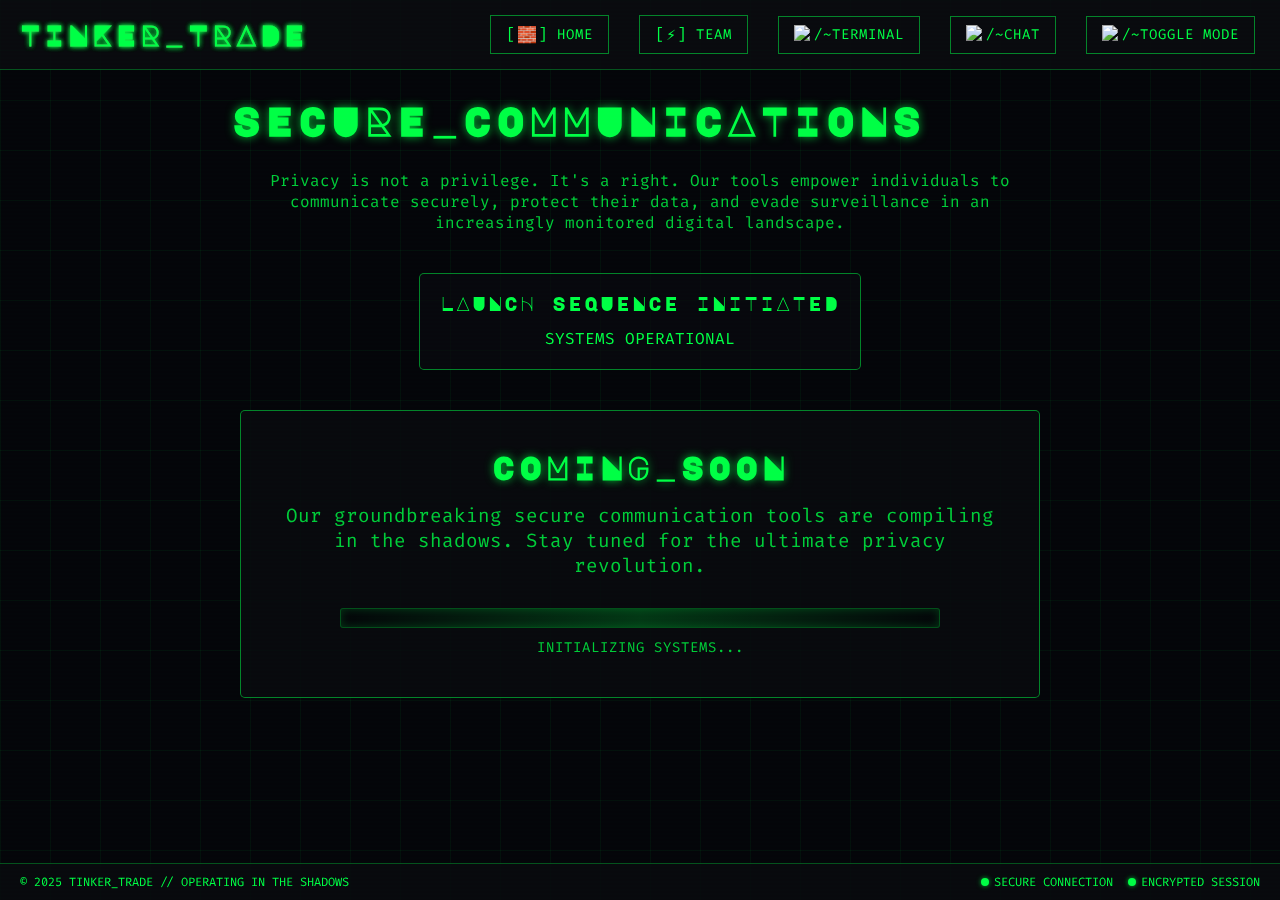
==== commit 3d7b01dc: "Update product.html" ====
--- a/product.html
+++ b/product.html
@@ -21,7 +21,7 @@
             --display-font: 'Major Mono Display', monospace;
             --light-bg: 240, 240, 240;
             --light-text: 0, 0, 0;
-            --light-accent: 0, 100, 255;
+            --light-accent: 0, 100, comod255;
         }
         
         /* Reset Styles */
@@ -82,16 +82,6 @@
             opacity: 0.3;
         }
         
-        /* WebGL Container for Background Effects */
-        #webgl-container {
-            position: fixed;
-            top: 0;
-            left: 0;
-            width: 100%;
-            height: 100%;
-            z-index: -2;
-        }
-
         /* Particle Background Container */
         #particles-js {
             position: fixed;
@@ -160,24 +150,12 @@
                 transform: none;
                 opacity: 0.8;
             }
-            7.5% {
-                transform: translate(2px, 0);
-            }
-            27.5% {
-                transform: translate(-2px, 0);
-            }
-            45% {
-                transform: translate(2px, 0);
-            }
-            72.5% {
-                transform: translate(0, 2px);
-            }
-            82.5% {
-                transform: translate(0, -2px);
-            }
-            97.5% {
-                transform: translate(-2px, 0);
-            }
+            7.5% { transform: translate(2px, 0); }
+            27.5% { transform: translate(-2px, 0); }
+            45% { transform: translate(2px, 0); }
+            72.5% { transform: translate(0, 2px); }
+            82.5% { transform: translate(0, -2px); }
+            97.5% { transform: translate(-2px, 0); }
         }
         
         /* Navigation Area Styles */
@@ -219,12 +197,6 @@
         body.light-mode .nav-button:hover {
             background: rgba(var(--light-accent), 0.1);
             box-shadow: 0 0 15px rgba(var(--light-accent), 0.5);
-        }
-        
-        .nav-button.products-btn:hover {
-            border-color: rgb(var(--neon-blue));
-            color: rgb(var(--neon-blue));
-            box-shadow: 0 0 15px rgba(var(--neon-blue), 0.5);
         }
         
         .nav-button::before {
@@ -303,29 +275,26 @@
         
         /* Page Title Styles */
         .page-title {
-    font-family: var(--display-font);
-    font-size: 2.5rem;
-    text-transform: uppercase;
-    margin: 0px 0 30px;
-    letter-spacing: 3px;
-    color: rgb(var(--terminal-green));
-    text-shadow: 0 0 10px rgba(var(--terminal-green), 0.7);
-    text-align: center;
-    word-wrap: break-word; /* Ensure text breaks properly */
-    max-width: 90%; /* Prevents overflow */
-}
-
-/* Media Query for Mobile Devices */
-@media (max-width: 768px) {
-    .page-title {
-        font-size: 1.4rem;  /* Aur chhota font */
-        letter-spacing: 1px; /* Letter spacing aur reduce */
-        margin: 10px 0 15px; /* Spacing optimize */
-        word-break: break-word; /* Long words wrap properly */
-    }
-}
-
-
+            font-family: var(--display-font);
+            font-size: 2.5rem;
+            text-transform: uppercase;
+            margin: 0px 0 30px;
+            letter-spacing: 3px;
+            color: rgb(var(--terminal-green));
+            text-shadow: 0 0 10px rgba(var(--terminal-green), 0.7);
+            text-align: center;
+            word-wrap: break-word;
+            max-width: 90%;
+        }
+        
+        @media (max-width: 768px) {
+            .page-title {
+                font-size: 1.4rem;
+                letter-spacing: 1px;
+                margin: 10px 0 15px;
+                word-break: break-word;
+            }
+        }
         
         body.light-mode .page-title {
             color: rgb(var(--light-accent));
@@ -406,497 +375,183 @@
             color: rgba(var(--light-text), 0.7);
         }
         
-        /* Products Grid Styles */
-        .products-grid {
-            display: grid;
-            grid-template-columns: repeat(auto-fill, minmax(300px, 1fr));
-            gap: 30px;
-            max-width: 1200px;
-            margin: 0 auto;
-            padding: 0 20px;
-        }
-        
-        @media (max-width: 768px) {
-            .products-grid {
-                grid-template-columns: 1fr;
-            }
-        }
-        
-        /* Product Card Styles */
-        .product-card {
-            position: relative;
-            background: rgba(var(--dark), 0.8);
-            border: 1px solid rgba(var(--terminal-green), 0.5);
-            border-radius: 5px;
-            overflow: hidden;
-            transition: all 0.3s ease;
-            height: 400px;
-            display: flex;
-            flex-direction: column;
-            cursor: pointer;
-        }
-        
-        body.light-mode .product-card {
-            background: rgba(255, 255, 255, 0.9);
-            border-color: rgb(var(--light-accent));
-        }
-        
-        .product-card:hover {
-            transform: translateY(-5px);
-            box-shadow: 0 10px 20px rgba(var(--terminal-green), 0.2);
-            border-color: rgb(var(--terminal-green));
-        }
-        
-        body.light-mode .product-card:hover {
-            box-shadow: 0 10px 20px rgba(var(--light-accent), 0.2);
-            border-color: rgb(var(--light-accent));
-        }
-        
-        .product-image {
-            height: 200px;
-            overflow: hidden;
-            position: relative;
-            background: rgba(var(--darker), 0.8);
-            display: flex;
-            align-items: center;
-            justify-content: center;
-        }
-        
-        body.light-mode .product-image {
-            background: rgba(230, 230, 230, 0.8);
-        }
-        
-        .product-info {
-            padding: 20px;
-            flex-grow: 1;
-            display: flex;
-            flex-direction: column;
-        }
-        
-        .product-name {
-            font-family: var(--display-font);
-            font-size: 1.2rem;
-            margin-bottom: 10px;
-            letter-spacing: 1px;
-            color: rgb(var(--terminal-green));
-        }
-        
-        body.light-mode .product-name {
-            color: rgb(var(--light-accent));
-        }
-        
-        .product-description {
-            font-size: 14px;
-            line-height: 1.5;
-            color: rgba(var(--terminal-green), 0.8);
-            flex-grow: 1;
-        }
-        
-        body.light-mode .product-description {
-            color: rgba(var(--light-text), 0.8);
-        }
-        
-        .product-coming-soon {
-            margin-top: 15px;
-            font-family: var(--terminal-font);
-            font-size: 14px;
-            text-transform: uppercase;
-            letter-spacing: 1px;
-            color: rgb(var(--neon-red));
-            display: flex;
-            align-items: center;
-        }
-        
-        body.light-mode .product-coming-soon {
-            color: rgb(var(--neon-red));
-        }
-        
-        .loading-bar {
-            height: 10px;
-            width: 100%;
-            background: rgba(var(--dark), 0.5);
-            border: 1px solid rgba(var(--terminal-green), 0.5);
-            margin-top: 8px;
-            position: relative;
-            overflow: hidden;
-        }
-        
-        body.light-mode .loading-bar {
-            background: rgba(200, 200, 200, 0.5);
-            border-color: rgb(var(--light-accent));
-        }
-        
-        .progress {
-            height: 100%;
-            background: rgb(var(--terminal-green));
-            width: 30%;
-            animation: progress-animation 10s infinite;
-            position: relative;
-        }
-        
-        body.light-mode .progress {
-            background: rgb(var(--light-accent));
-        }
-        
-        @keyframes progress-animation {
-            0% { width: 0%; }
-            30% { width: 30%; }
-            50% { width: 50%; }
-            60% { width: 48%; }
-            85% { width: 85%; }
-            95% { width: 95%; }
-            100% { width: 98%; }
-        }
-        
-        .decrypting-text {
-            animation: decrypt 10s forwards;
-            white-space: nowrap;
-            overflow: hidden;
-        }
-        
-        @keyframes decrypt {
-            0% { 
-                content: "##########";
-                opacity: 0.5;
-            }
-            20% { 
-                content: "C#M#NG_SO#N";
-                opacity: 0.6;
-            }
-            40% { 
-                content: "CO#ING_SOON";
-                opacity: 0.7;
-            }
-            60% { 
-                content: "COMING_S#ON";
-                opacity: 0.8;
-            }
-            80% { 
-                content: "COMING_SOON";
-                opacity: 0.9;
-            }
-            100% { 
-                content: "COMING_SOON";
-                opacity: 1;
-            }
-        }
-        
-        /* Notification Styles for Access Denied */
-        .notification {
-            position: fixed;
-            top: -100px;
-            left: 50%;
-            transform: translateX(-50%);
-            background: rgba(var(--dark), 0.9);
-            border: 1px solid rgb(var(--neon-red));
-            padding: 15px 20px;
-            border-radius: 5px;
-            color: rgb(var(--neon-red));
-            font-family: var(--terminal-font);
-            text-align: center;
-            z-index: 1000;
-            transition: top 0.5s ease;
-            min-width: 300px;
-            box-shadow: 0 0 15px rgba(var(--neon-red), 0.3);
-        }
-        
-        body.light-mode .notification {
-            background: rgba(255, 255, 255, 0.9);
-            border-color: rgb(var(--neon-red));
-            color: rgb(var(--neon-red));
-        }
-        
-        .notification.show {
-            top: 100px;
-        }
-        
-        .notification-title {
-            font-size: 16px;
-            text-transform: uppercase;
-            letter-spacing: 1px;
-            margin-bottom: 5px;
-        }
-        
-        .notification-message {
-            font-size: 14px;
-            color: rgba(var(--terminal-green), 0.9);
-        }
-        
-        body.light-mode .notification-message {
-            color: rgba(var(--light-text), 0.9);
-        }
-        
-        /* Hologram Visualization for Product Images */
-        .hologram {
-            position: relative;
-            width: 150px;
-            height: 150px;
-            margin: 0 auto;
-        }
-        
-        .hologram-base {
-            position: absolute;
-            bottom: 0;
-            left: 50%;
-            transform: translateX(-50%);
-            width: 100px;
-            height: 15px;
-            background: rgba(var(--terminal-green), 0.2);
-            border-radius: 50%;
-            box-shadow: 0 0 10px rgba(var(--terminal-green), 0.5);
-        }
-        
-        body.light-mode .hologram-base {
-            background: rgba(var(--light-accent), 0.2);
-            box-shadow: 0 0 10px rgba(var(--light-accent), 0.5);
-        }
-        
-        .hologram-projection {
-            position: absolute;
-            bottom: 15px;
-            left: 50%;
-            transform: translateX(-50%);
-            width: 80px;
-            height: 110px;
-            background: rgba(var(--terminal-green), 0.05);
-            animation: hologram-flicker 4s infinite;
-        }
-        
-        body.light-mode .hologram-projection {
-            background: rgba(var(--light-accent), 0.05);
-        }
-        
-        .hologram-scan {
-            position: absolute;
-            bottom: 15px;
-            left: 50%;
-            transform: translateX(-50%);
-            width: 80px;
-            height: 2px;
-            background: rgba(var(--terminal-green), 0.8);
-            animation: hologram-scan 3s infinite;
-            box-shadow: 0 0 5px rgba(var(--terminal-green), 0.8);
-        }
-        
-        body.light-mode .hologram-scan {
-            background: rgba(var(--light-accent), 0.8);
-            box-shadow: 0 0 5px rgba(var(--light-accent), 0.8);
-        }
-        
-        @keyframes hologram-flicker {
-            0%, 100% { opacity: 0.3; }
-            50% { opacity: 0.5; }
-            70% { opacity: 0.2; }
-            72% { opacity: 0.6; }
-            74% { opacity: 0.2; }
-            76% { opacity: 0.5; }
-            78% { opacity: 0.3; }
-        }
-        
-        @keyframes hologram-scan {
-            0% { bottom: 15px; opacity: 0.8; }
-            50% { bottom: 125px; opacity: 0.8; }
-            51% { opacity: 0.4; }
-            100% { bottom: 15px; opacity: 0.8; }
-        }
-        
-        .data-schema {
-            position: absolute;
-            top: 50%;
-            left: 50%;
-            transform: translate(-50%, -50%);
-            width: 70px;
-            height: 100px;
-            opacity: 0.7;
-        }
-        
-        .data-schema-line {
-            position: absolute;
-            height: 1px;
-            background: rgba(var(--terminal-green), 0.6);
-            left: 0;
-        }
-        
-        body.light-mode .data-schema-line {
-            background: rgba(var(--light-accent), 0.6);
-        }
-        
-        .data-schema-line:nth-child(1) { width: 50%; top: 10%; }
-        .data-schema-line:nth-child(2) { width: 70%; top: 25%; }
-        .data-schema-line:nth-child(3) { width: 40%; top: 40%; }
-        .data-schema-line:nth-child(4) { width: 60%; top: 55%; }
-        .data-schema-line:nth-child(5) { width: 50%; top: 70%; }
-        .data-schema-line:nth-child(6) { width: 65%; top: 85%; }
-        
-        /* Encrypted Data Visualization for Product Images */
-        .encrypted-data {
-            position: absolute;
-            top: 50%;
-            left: 50%;
-            transform: translate(-50%, -50%);
-            font-family: var(--terminal-font);
-            font-size: 8px;
-            color: rgba(var(--terminal-green), 0.7);
-            text-align: center;
-            width: 100%;
-        }
-        
-        body.light-mode .encrypted-data {
-            color: rgba(var(--light-text), 0.7);
-        }
-        
-        /* Technical Icons for Product Images */
-        .technical-icon {
-            position: absolute;
-            width: 100%;
-            height: 100%;
-            top: 0;
-            left: 0;
-            display: flex;
-            align-items: center;
-            justify-content: center;
-        }
-        
-        /* Glitch Effect on Product Cards */
-        .card-glitch {
-            position: absolute;
-            top: 0;
-            left: 0;
-            width: 100%;
-            height: 5px;
-            background: rgba(var(--terminal-green), 0.5);
-            z-index: 5;
-            opacity: 0;
-        }
-        
-        body.light-mode .card-glitch {
-            background: rgba(var(--light-accent), 0.5);
-        }
-        
-        .product-card:hover .card-glitch {
-            animation: card-glitch-effect 3s infinite;
-        }
-        
-        @keyframes card-glitch-effect {
-            0%, 100% { opacity: 0; }
-            10% { 
-                opacity: 1; 
-                top: 20%;
-                height: 5px;
-            }
-            11% { 
-                opacity: 0;
-            }
-            20% {
-                opacity: 1;
-                top: 50%;
-                height: 3px;
-            }
-            21% {
-                opacity: 0;
-            }
-            50% {
-                opacity: 0;
-            }
-            60% {
-                opacity: 1;
-                top: 70%;
-                height: 2px;
-            }
-            61% {
-                opacity: 0;
-            }
-        }
-        
-        /* Data Packet Animation for Product Images */
-        .data-packet {
-            position: absolute;
-            width: 5px;
-            height: 5px;
-            background: rgba(var(--terminal-green), 0.7);
-            border-radius: 50%;
-            animation: data-packet-movement 10s infinite;
-            opacity: 0;
-        }
-        
-        body.light-mode .data-packet {
-            background: rgba(var(--light-accent), 0.7);
-        }
-        
-        @keyframes data-packet-movement {
-            0% {
-                opacity: 0;
-                transform: translate(0, 0);
-            }
-            10% {
-                opacity: 1;
-                transform: translate(20px, 30px);
-            }
-            30% {
-                transform: translate(-10px, 50px);
-            }
-            50% {
-                transform: translate(30px, 20px);
-            }
-            70% {
-                transform: translate(10px, 70px);
-            }
-            90% {
-                opacity: 1;
-                transform: translate(-20px, 40px);
-            }
-            100% {
-                opacity: 0;
-                transform: translate(0, 0);
-            }
-        }
-        
-        .data-packet:nth-child(1) { animation-delay: 0s; }
-        .data-packet:nth-child(2) { animation-delay: 2s; }
-        .data-packet:nth-child(3) { animation-delay: 4s; }
-        .data-packet:nth-child(4) { animation-delay: 6s; }
-        .data-packet:nth-child(5) { animation-delay: 8s; }
-        
-        /* Redacted Access Text for Product Cards */
-        .redacted {
-            color: rgba(var(--terminal-green), 0.8);
-            position: relative;
-        }
-        
-        body.light-mode .redacted {
-            color: rgba(var(--light-text), 0.8);
-        }
-        
-        .redacted::after {
-            content: "";
-            position: absolute;
-            top: 50%;
-            left: 0;
-            width: 100%;
-            height: 1.5px;
-            background-color: rgba(var(--neon-red), 0.8);
-            animation: redact 4s infinite;
-        }
-        
-        @keyframes redact {
-            0%, 100% { opacity: 1; }
-            50% { opacity: 0.5; }
-        }
-        
-        /* Technical Details Section for Product Cards */
-        .technical-details {
-            position: absolute;
-            bottom: 10px;
-            right: 10px;
-            font-size: 8px;
-            color: rgba(var(--terminal-green), 0.5);
-            text-align: right;
-        }
-        
-        body.light-mode .technical-details {
-            color: rgba(var(--light-text), 0.5);
-        }
-        
+/* Coming Soon Section Styles */
+.coming-soon-section {
+    background: rgba(var(--dark), 0.8);
+    border: 1px solid rgba(var(--terminal-green), 0.5);
+    border-radius: 5px;
+    padding: 40px;
+    max-width: 800px;
+    margin: 0 auto;
+    text-align: center;
+    position: relative;
+    overflow: hidden;
+    animation: flicker 5s infinite;
+}
+
+body.light-mode .coming-soon-section {
+    background: rgba(255, 255, 255, 0.9);
+    border-color: rgb(var(--light-accent));
+}
+
+.coming-soon-title {
+    font-family: var(--display-font);
+    font-size: 2rem;
+    text-transform: uppercase;
+    letter-spacing: 3px;
+    color: rgb(var(--terminal-green));
+    text-shadow: 0 0 10px rgba(var(--terminal-green), 0.7);
+    margin-bottom: 20px;
+}
+
+body.light-mode .coming-soon-title {
+    color: rgb(var(--light-accent));
+    text-shadow: none;
+}
+
+.coming-soon-text {
+    font-family: var(--terminal-font);
+    font-size: 1.2rem;
+    color: rgba(var(--terminal-green), 0.8);
+    margin-bottom: 30px;
+}
+
+body.light-mode .coming-soon-text {
+    color: rgba(var(--light-text), 0.8);
+}
+
+/* Enhanced Loading Bar Styles */
+.loading-container {
+    position: relative;
+    width: 100%;
+    max-width: 600px;
+    margin: 0 auto;
+}
+
+.loading-bar {
+    height: 20px;
+    width: 100%;
+    background: rgba(var(--darker), 0.9);
+    border: 1px solid rgba(var(--terminal-green), 0.3);
+    position: relative;
+    overflow: hidden;
+    border-radius: 3px;
+    box-shadow: inset 0 0 10px rgba(var(--terminal-green), 0.2);
+}
+
+body.light-mode .loading-bar {
+    background: rgba(200, 200, 200, 0.9);
+    border-color: rgba(var(--light-accent), 0.3);
+    box-shadow: inset 0 0 10px rgba(var(--light-accent), 0.2);
+}
+
+.progress-bar {
+    height: 100%;
+    width: 0;
+    background: rgb(var(--terminal-green));
+    position: absolute;
+    top: 0;
+    left: 0;
+    animation: progress-fill 6s infinite ease-in-out;
+    box-shadow: 0 0 15px rgba(var(--terminal-green), 0.8);
+}
+
+body.light-mode .progress-bar {
+    background: rgb(var(--light-accent));
+    box-shadow: 0 0 15px rgba(var(--light-accent), 0.8);
+}
+
+.progress-bar.glitch::before {
+    content: attr(data-glitch);
+    position: absolute;
+    top: -20px;
+    left: 10px;
+    font-family: var(--terminal-font);
+    font-size: 12px;
+    color: rgba(var(--terminal-green), 0.7);
+    animation: glitch-text 2s infinite;
+}
+
+body.light-mode .progress-bar.glitch::before {
+    color: rgba(var(--light-accent), 0.7);
+}
+
+.progress-overlay {
+    position: absolute;
+    top: 0;
+    left: 0;
+    width: 100%;
+    height: 100%;
+    background: linear-gradient(
+        90deg,
+        transparent 0%,
+        rgba(var(--terminal-green), 0.2) 50%,
+        transparent 100%
+    );
+    animation: scan-effect 3s infinite linear;
+    pointer-events: none;
+}
+
+body.light-mode .progress-overlay {
+    background: linear-gradient(
+        90deg,
+        transparent 0%,
+        rgba(var(--light-accent), 0.2) 50%,
+        transparent 100%
+    );
+}
+
+.loading-status {
+    font-family: var(--terminal-font);
+    font-size: 14px;
+    color: rgba(var(--terminal-green), 0.8);
+    margin-top: 10px;
+    text-transform: uppercase;
+    letter-spacing: 1px;
+    animation: status-flicker 4s infinite;
+}
+
+body.light-mode .loading-status {
+    color: rgba(var(--light-text), 0.8);
+}
+
+/* Animations */
+@keyframes progress-fill {
+    0% { width: 0%; }
+    50% { width: 80%; }
+    55% { width: 78%; }
+    90% { width: 95%; }
+    95% { width: 93%; }
+    100% { width: 98%; }
+}
+
+@keyframes glitch-text {
+    0%, 100% { transform: translate(0, 0); opacity: 0.7; }
+    20% { transform: translate(2px, -2px); opacity: 0.5; }
+    40% { transform: translate(-2px, 2px); opacity: 0.6; }
+    60% { transform: translate(1px, -1px); opacity: 0.4; }
+    80% { transform: translate(-1px, 1px); opacity: 0.6; }
+}
+
+@keyframes scan-effect {
+    0% { transform: translateX(-100%); }
+    100% { transform: translateX(100%); }
+}
+
+@keyframes status-flicker {
+    0%, 100% { opacity: 1; }
+    25% { opacity: 0.8; }
+    50% { opacity: 1; }
+    75% { opacity: 0.9; }
+}
+
+@keyframes flicker {
+    0%, 100% { opacity: 1; }
+    50% { opacity: 0.95; }
+    70% { opacity: 0.9; }
+    72% { opacity: 1; }
+    74% { opacity: 0.9; }
+}
         /* Footer Styles */
         .footer {
             position: fixed;
@@ -955,21 +610,6 @@
             box-shadow: 0 0 5px rgba(var(--light-accent), 0.7);
         }
         
-        .security-badge {
-            margin-top: 10px;
-            font-size: 10px;
-            background: rgba(var(--dark), 0.6);
-            border: 1px solid rgba(var(--terminal-green), 0.3);
-            padding: 2px 6px;
-            border-radius: 2px;
-            display: inline-block;
-        }
-        
-        body.light-mode .security-badge {
-            background: rgba(200, 200, 200, 0.6);
-            border-color: rgba(var(--light-accent), 0.3);
-        }
-        
         /* Terminal Window Styles */
         .terminal-window {
             background: rgb(var(--darker));
@@ -1159,157 +799,53 @@
             color: rgba(var(--light-text), 0.7);
         }
         
-        /* Product Modal Styles */
-        .product-modal {
-            display: none;
-            position: fixed;
-            z-index: 1001;
-            left: 0;
-            top: 0;
-            width: 100%;
-            height: 100%;
-            background-color: rgba(0,0,0,0.8);
-            opacity: 0;
-            transition: opacity 0.3s ease;
-        }
-        
-        .product-modal.show {
-            opacity: 1;
-        }
-        
-        .modal-content {
-            background: rgb(var(--darker));
-            margin: 15% auto;
-            padding: 20px;
-            border: 1px solid rgba(var(--terminal-green), 0.5);
-            width: 80%;
-            max-width: 600px;
-            color: rgb(var(--terminal-green));
-        }
-        
-        body.light-mode .modal-content {
-            background: rgb(var(--light-bg));
-            border-color: rgb(var(--light-accent));
-            color: rgb(var(--light-text));
-        }
-        
-        .close-modal {
-            color: rgb(var(--terminal-green));
-            float: right;
-            font-size: 28px;
-            cursor: pointer;
-        }
-        
-        body.light-mode .close-modal {
-            color: rgb(var(--light-text));
-        }
-        
-        /* Accessibility Enhancements */
-        .nav-button:focus, .product-card:focus {
-            outline: 2px solid rgb(var(--terminal-green));
-        }
-        
-        body.light-mode .nav-button:focus, body.light-mode .product-card:focus {
-            outline: 2px solid rgb(var(--light-accent));
-        }
-        
-        /* Media Queries for Enhanced Mobile Responsiveness */
-        @media (max-width: 480px) {
-            .page-title {
-                font-size: 2rem;
-            }
-            .nav-button {
-                padding: 6px 12px;
-                font-size: 12px;
-            }
-            .product-card {
-                height: 350px;
-            }
-            .terminal-window, .chat-window {
-                width: 90%;
-                max-width: none;
-            }
-            #terminal-input, #chat-input {
-                font-size: 16px;
-            }
-            .terminal-output, .chat-output {
-                font-size: 14px;
-            }
-        }
-      /* 🕵️‍♂️ Ultimate Hacker Scrollbar v2 🔥 */
-::-webkit-scrollbar {
-    width: 12px;
-    height: 12px; /* Horizontal scrollbar ke liye */
-}
-
-/* Background of Scrollbar Track */
-::-webkit-scrollbar-track {
-    background: #050505;
-    border-left: 2px dashed rgba(0, 255, 0, 0.5);
-    box-shadow: inset 0 0 10px rgba(0, 255, 0, 0.3);
-    filter: blur(0.5px);
-}
-
-/* Main Scrollbar Thumb (Draggable Part) */
-::-webkit-scrollbar-thumb {
-    background: radial-gradient(circle, rgba(255, 0, 0, 0.8) 10%, rgba(0, 255, 0, 0.8) 80%);
-    border-radius: 20px;
-    box-shadow: 0 0 15px rgba(0, 255, 0, 0.9), 0 0 35px rgba(255, 0, 0, 0.7);
-    animation: hacker-glitch 0.6s infinite alternate, color-pulse 1.5s infinite alternate;
-}
-
-/* 🔥 VIRUS-INFECTED Hover Effect */
-::-webkit-scrollbar-thumb:hover {
-    background: linear-gradient(45deg, #ff0000, #ff9900, #00ff00);
-    box-shadow: 0 0 25px #ff0000, 0 0 40px #00ff00, 0 0 55px #ff0000;
-    border-radius: 50px;
-    transform: scale(1.2);
-    animation: hacker-virus 0.2s infinite alternate;
-}
-
-/* 🔥 Horizontal Scrollbar Styling */
-::-webkit-scrollbar-thumb:horizontal {
-    background: linear-gradient(90deg, #ff0000, #00ff00);
-    border-radius: 50px;
-}
-
-/* 🎭 Glitchy Hacker Effect */
-@keyframes hacker-glitch {
-    0% {
-        transform: translateX(-2px) rotate(-1deg);
-    }
-    100% {
-        transform: translateX(2px) rotate(1deg);
-    }
-}
-
-/* 🔴 Pixel Jitter Effect */
-@keyframes hacker-virus {
-    0% {
-        transform: translateX(-1px) translateY(1px);
-    }
-    100% {
-        transform: translateX(1px) translateY(-1px);
-    }
-}
-
-/* 🟢 Hacked Color Shift */
-@keyframes color-pulse {
-    0% {
-        filter: hue-rotate(0deg);
-    }
-    100% {
-        filter: hue-rotate(60deg);
-    }
-}
-
-/* 🔥 Cross-Browser Support (Firefox, Edge, etc.) */
-* {
-    scrollbar-width: thin;
-    scrollbar-color: #ff0000 #050505;
-}
-
-
+        /* Scrollbar Styles */
+        ::-webkit-scrollbar {
+            width: 12px;
+            height: 12px;
+        }
+        
+        ::-webkit-scrollbar-track {
+            background: #050505;
+            border-left: 2px dashed rgba(0, 255, 0, 0.5);
+            box-shadow: inset 0 0 10px rgba(0, 255, 0, 0.3);
+            filter: blur(0.5px);
+        }
+        
+        ::-webkit-scrollbar-thumb {
+            background: radial-gradient(circle, rgba(255, 0, 0, 0.8) 10%, rgba(0, 255, 0, 0.8) 80%);
+            border-radius: 20px;
+            box-shadow: 0 0 15px rgba(0, 255, 0, 0.9), 0 0 35px rgba(255, 0, 0, 0.7);
+            animation: hacker-glitch 0.6s infinite alternate, color-pulse 1.5s infinite alternate;
+        }
+        
+        ::-webkit-scrollbar-thumb:hover {
+            background: linear-gradient(45deg, #ff0000, #ff9900, #00ff00);
+            box-shadow: 0 0 25px #ff0000, 0 0 40px #00ff00, 0 0 55px #ff0000;
+            border-radius: 50px;
+            transform: scale(1.2);
+            animation: hacker-virus 0.2s infinite alternate;
+        }
+        
+        @keyframes hacker-glitch {
+            0% { transform: translateX(-2px) rotate(-1deg); }
+            100% { transform: translateX(2px) rotate(1deg); }
+        }
+        
+        @keyframes hacker-virus {
+            0% { transform: translateX(-1px) translateY(1px); }
+            100% { transform: translateX(1px) translateY(-1px); }
+        }
+        
+        @keyframes color-pulse {
+            0% { filter: hue-rotate(0deg); }
+            100% { filter: hue-rotate(60deg); }
+        }
+        
+        * {
+            scrollbar-width: thin;
+            scrollbar-color: #ff0000 #050505;
+        }
     </style>
 </head>
 <body>
@@ -1326,27 +862,24 @@
     <header class="glitch-header">
         <div class="glitch-logo">TINKER_TRADE</div>
         <div class="navigation-area">
-          <a href="index.html" class="nav-button team-btn">
-            <span class="button-icon">[🧱]</span> Home
-          </a>
-          <a href="tinkertradeteam.html" class="nav-button team-btn">
-            <span class="button-icon">[⚡]</span> Team
-          </a>
-          <button class="nav-button" onclick="openTerminal()">
-            <img src="https://img.icons8.com/?size=100&id=52515&format=png&color=000000" alt="Terminal Icon" width="20" height="20">
-              /~Terminal
-        </button>
-        
-        <button class="nav-button" onclick="openChat()">
-            <img src="https://img.icons8.com/?size=100&id=62489&format=png&color=000000" alt="Chat Icon" width="20" height="20">
-           /~Chat
-        </button>
-        
-        <button class="nav-button" onclick="toggleMode()">
-            <img src="https://img.icons8.com/?size=100&id=52494&format=png&color=000000" alt="Toggle Mode Icon" width="20" height="20">
-            /~Toggle Mode
-        </button>
-        
+            <a href="index.html" class="nav-button team-btn">
+                <span class="button-icon">[🧱]</span> Home
+            </a>
+            <a href="tinkertradeteam.html" class="nav-button team-btn">
+                <span class="button-icon">[⚡]</span> Team
+            </a>
+            <button class="nav-button" onclick="openTerminal()">
+                <img src="https://img.icons8.com/?size=100&id=52515&format=png&color=000000" alt="Terminal Icon" width="20" height="20">
+                /~Terminal
+            </button>
+            <button class="nav-button" onclick="openChat()">
+                <img src="https://img.icons8.com/?size=100&id=62489&format=png&color=000000" alt="Chat Icon" width="20" height="20">
+                /~Chat
+            </button>
+            <button class="nav-button" onclick="toggleMode()">
+                <img src="https://img.icons8.com/?size=100&id=52494&format=png&color=000000" alt="Toggle Mode Icon" width="20" height="20">
+                /~Toggle Mode
+            </button>
         </div>
         <button class="hamburger" onclick="toggleMenu()">☰</button>
     </header>
@@ -1361,7 +894,7 @@
             <div class="countdown-title">PRODUCT LAUNCH INITIALIZATION</div>
             <div class="countdown-timer">
                 <div class="countdown-unit">
-                    <div class="countdown-value" id="countdown-days">35</div>
+                    <div class="countdown-value" id="countdown-days">30</div>
                     <div class="countdown-label">Days</div>
                 </div>
                 <div class="countdown-unit">
@@ -1380,133 +913,18 @@
             <div class="security-badge">ENCRYPTED CHANNEL ESTABLISHED</div>
         </div>
         
-        <!-- Products Grid Section -->
-        <div class="products-grid">
-            <!-- Product 1: PHANTOM_MESH -->
-            <div class="product-card" data-product="PHANTOM_MESH">
-                <div class="card-glitch"></div>
-                <div class="product-image">
-                    <div class="hologram">
-                        <div class="hologram-base"></div>
-                        <div class="hologram-projection"></div>
-                        <div class="hologram-scan"></div>
-                        <div class="data-schema">
-                            <div class="data-schema-line"></div>
-                            <div class="data-schema-line"></div>
-                            <div class="data-schema-line"></div>
-                            <div class="data-schema-line"></div>
-                            <div class="data-schema-line"></div>
-                            <div class="data-schema-line"></div>
-                        </div>
-                    </div>
-                    <div class="data-packet"></div>
-                    <div class="data-packet"></div>
-                    <div class="data-packet"></div>
-                </div>
-                <div class="product-info">
-                    <h2 class="product-name">PHANTOM_MESH</h2>
-                    <p class="product-description">Decentralized mesh networking system with end-to-end encryption. Operates independently of traditional ISPs. Untraceable communication channels with zero metadata leakage.</p>
-                    <div class="product-coming-soon">
-                        <span class="decryption-wrapper">
-                            <span id="decrypt-text-1">COMPILING ││░░</span>
-                        </span>
-                    </div>
-                    <div class="loading-bar">
-                        <div class="progress"></div>
-                    </div>
-                    <div class="technical-details">
-                        <div>VERSION: 0.9.7_BETA</div>
-                        <div>STATUS: <span class="redacted">CLASSIFIED</span></div>
-                    </div>
-                </div>
-            </div>
-            
-            <!-- Product 2: CIPHER_PULSE -->
-            <div class="product-card" data-product="CIPHER_PULSE">
-                <div class="card-glitch"></div>
-                <div class="product-image">
-                    <div class="technical-icon">
-                        <svg width="80" height="80" viewBox="0 0 100 100" fill="none" xmlns="http://www.w3.org/2000/svg">
-                            <circle cx="50" cy="50" r="45" stroke="rgba(0, 255, 70, 0.3)" stroke-width="1" />
-                            <circle cx="50" cy="50" r="35" stroke="rgba(0, 255, 70, 0.4)" stroke-width="1" />
-                            <circle cx="50" cy="50" r="25" stroke="rgba(0, 255, 70, 0.5)" stroke-width="1" />
-                            <line x1="5" y1="50" x2="95" y2="50" stroke="rgba(0, 255, 70, 0.3)" stroke-width="1" />
-                            <line x1="50" y1="5" x2="50" y2="95" stroke="rgba(0, 255, 70, 0.3)" stroke-width="1" />
-                            <rect x="40" y="40" width="20" height="20" stroke="rgba(0, 255, 70, 0.8)" stroke-width="1" />
-                        </svg>
-                    </div>
-                    <div class="encrypted-data">
-                        <div>0xA7F9C4E2B1D8</div>
-                        <div>INITIATING SEQUENCE</div>
-                        <div>COMPILING MODULES</div>
-                        <div>SECURING CHANNEL</div>
-                    </div>
-                    <div class="data-packet"></div>
-                    <div class="data-packet"></div>
-                    <div class="data-packet"></div>
-                </div>
-                <div class="product-info">
-                    <h2 class="product-name">CIPHER_PULSE</h2>
-                    <p class="product-description">Advanced encryption device with quantum-resistant algorithms. Secures all digital communications against state-level actors. Includes anti-forensic capabilities and tamper detection.</p>
-                    <div class="product-coming-soon">
-                        <span class="decryption-wrapper">
-                            <span id="decrypt-text-2">ENCRYPTING ││░░</span>
-                        </span>
-                    </div>
-                    <div class="loading-bar">
-                        <div class="progress"></div>
-                    </div>
-                    <div class="technical-details">
-                        <div>VERSION: 1.3.2_ALPHA</div>
-                        <div>STATUS: <span class="redacted">RESTRICTED</span></div>
-                    </div>
-                </div>
-            </div>
-            
-            <!-- Product 3: SHADOW_GUARD -->
-            <div class="product-card" data-product="SHADOW_GUARD">
-                <div class="card-glitch"></div>
-                <div class="product-image">
-                    <div class="technical-icon">
-                        <svg width="80" height="80" viewBox="0 0 100 100" fill="none" xmlns="http://www.w3.org/2000/svg">
-                            <rect x="20" y="20" width="60" height="60" stroke="rgba(0, 255, 70, 0.5)" stroke-width="1" />
-                            <rect x="30" y="30" width="40" height="40" stroke="rgba(0, 255, 70, 0.7)" stroke-width="1" />
-                            <circle cx="50" cy="50" r="15" stroke="rgba(0, 255, 70, 0.9)" stroke-width="1" />
-                            <path d="M20,50 L35,50" stroke="rgba(0, 255, 70, 0.6)" stroke-width="1" />
-                            <path d="M65,50 L80,50" stroke="rgba(0, 255, 70, 0.6)" stroke-width="1" />
-                            <path d="M50,20 L50,35" stroke="rgba(0, 255, 70, 0.6)" stroke-width="1" />
-                            <path d="M50,65 L50,80" stroke="rgba(0, 255, 70, 0.6)" stroke-width="1" />
-                        </svg>
-                    </div>
-                    <div class="encrypted-data">
-                        <div>0xE2F5D9C3B7A1</div>
-                        <div>SCANNING PERIMETER</div>
-                        <div>NEUTRALIZING SENSORS</div>
-                        <div>DEPLOYING COUNTERMEASURES</div>
-                    </div>
-                    <div class="data-packet"></div>
-                    <div class="data-packet"></div>
-                    <div class="data-packet"></div>
-                </div>
-                <div class="product-info">
-                    <h2 class="product-name">SHADOW_GUARD</h2>
-                    <p class="product-description">Personal electronic countermeasure device. Disrupts surveillance cameras, microphones, and RF tracking. Creates privacy bubbles in public spaces. Fully autonomous operation.</p>
-                    <div class="product-coming-soon">
-                        <span class="decryption-wrapper">
-                            <span id="decrypt-text-4">DEPLOYING ││░░</span>
-                        </span>
-                    </div>
-                    <div class="loading-bar">
-                        <div class="progress"></div>
-                    </div>
-                    <div class="technical-details">
-                        <div>VERSION: 0.8.4_DELTA</div>
-                        <div>STATUS: <span class="redacted">FIELD_TEST</span></div>
-                    </div>
-                </div>
-            </div>
+      <!-- Coming Soon Section -->
+<div class="coming-soon-section">
+    <h2 class="coming-soon-title">COMING_SOON</h2>
+    <p class="coming-soon-text">Our groundbreaking secure communication tools are compiling in the shadows. Stay tuned for the ultimate privacy revolution.</p>
+    <div class="loading-container">
+        <div class="loading-bar">
+            <div class="progress-bar glitch" data-glitch="LOADING..."></div>
+            <div class="progress-overlay"></div>
         </div>
+        <div class="loading-status">INITIALIZING SYSTEMS...</div>
     </div>
+</div>
     
     <!-- Footer Section -->
     <footer class="footer">
@@ -1544,61 +962,11 @@
         </div>
     </div>
     
-    <!-- Product Modal -->
-    <div class="product-modal" id="product-modal" role="dialog" aria-labelledby="modal-title">
-        <div class="modal-content">
-            <span class="close-modal" onclick="closeModal()">×</span>
-            <h2 id="modal-title"></h2>
-            <p id="modal-description"></p>
-        </div>
-    </div>
-    
-    <!-- Notification for Access Denied -->
-    <div class="notification" id="notification">
-        <div class="notification-title">// ACCESS DENIED</div>
-        <div class="notification-message">Authentication required. Unauthorized access attempt logged.</div>
-    </div>
-    
     <!-- JavaScript Section -->
     <script>
-        // Product Descriptions for Terminal and Modal
-        const products = {
-            'PHANTOM_MESH': 'Decentralized mesh networking system with end-to-end encryption. Operates independently of traditional ISPs. Untraceable communication channels with zero metadata leakage.',
-            'CIPHER_PULSE': 'Advanced encryption device with quantum-resistant algorithms. Secures all digital communications against state-level actors. Includes anti-forensic capabilities and tamper detection.',
-            'SHADOW_GUARD': 'Personal electronic countermeasure device. Disrupts surveillance cameras, microphones, and RF tracking. Creates privacy bubbles in public spaces. Fully autonomous operation.'
-        };
-
-        // Decryption Codes for Terminal
-        const decryptCodes = {
-            'TINKER2025': 'Access granted. Secret message: "The shadows are our domain."',
-            'HACKERX': 'Elite status confirmed. Welcome to the inner circle.'
-        };
-
-        // System Messages for Terminal
-        const systemMessages = [
-            "[System] Network status: Secure",
-            "[System] Monitoring active",
-            "[System] Encryption keys rotated",
-            "[System] Firewall rules updated",
-            "[System] Anomalies detected: 0"
-        ];
-
-        // Audio Context for Terminal Sound Effects
-        const audioCtx = new (window.AudioContext || window.webkitAudioContext)();
-
-        // Function to Play Beep Sound for Key Presses
-        function playBeep() {
-            const oscillator = audioCtx.createOscillator();
-            oscillator.type = 'square';
-            oscillator.frequency.setValueAtTime(1000, audioCtx.currentTime);
-            oscillator.connect(audioCtx.destination);
-            oscillator.start();
-            oscillator.stop(audioCtx.currentTime + 0.05);
-        }
-
         // Countdown Timer Functionality
         function updateCountdown() {
-            const launchDate = new Date('2025-04-01T00:00:00').getTime();
+            const launchDate = new Date('2025-05-06T00:00:00').getTime(); // Set to one month from April 6, 2025
             const now = new Date().getTime();
             const diff = launchDate - now;
 
@@ -1634,26 +1002,12 @@
 
         // Event Listener for Terminal Input
         terminalInput.addEventListener('keypress', function(e) {
-            playBeep();
             if (e.key === 'Enter') {
                 const command = terminalInput.value.trim();
                 terminalInput.value = '';
                 processCommand(command);
             }
         });
-
-        // Function to Simulate Typing Effect in Terminal and Chat
-        function typeText(text, element, delay = 50) {
-            let i = 0;
-            const interval = setInterval(() => {
-                if (i < text.length) {
-                    element.innerHTML += text.charAt(i);
-                    i++;
-                } else {
-                    clearInterval(interval);
-                }
-            }, delay);
-        }
 
         // Process Terminal Commands
         function processCommand(command) {
@@ -1666,10 +1020,8 @@
                     const password = command;
                     if (username === 'admin' && password === 'hacktheplanet') {
                         isLoggedIn = true;
-                        const welcomeMessage = 'Access granted. Welcome, elite operative.';
-                        const commandsMessage = 'Available commands: help, products, info [product], decrypt [code], whoami, status, logout, exit, clear';
-                        terminalOutput.innerHTML += `<div>${welcomeMessage}</div>`;
-                        terminalOutput.innerHTML += `<div>${commandsMessage}</div>`;
+                        terminalOutput.innerHTML += `<div>Access granted. Welcome, elite operative.</div>`;
+                        terminalOutput.innerHTML += `<div>Available commands: help, status, whoami, logout, exit, clear</div>`;
                     } else {
                         terminalOutput.innerHTML += `<div>Access denied. Try again.</div>`;
                         username = '';
@@ -1677,47 +1029,32 @@
                 }
             } else {
                 terminalOutput.innerHTML += `<div>$ ${command}</div>`;
-                let responseDiv = document.createElement('div');
-                terminalOutput.appendChild(responseDiv);
                 let response = '';
-                if (command.toLowerCase() === 'clear') {
-                    terminalOutput.innerHTML = '';
-                    return;
-                } else if (command.startsWith('info ')) {
-                    const product = command.substring(5).toUpperCase();
-                    response = products[product] || 'Product not found.';
-                } else if (command.startsWith('decrypt ')) {
-                    const code = command.substring(8);
-                    response = decryptCodes[code] || 'Invalid code.';
-                } else {
-                    switch (command.toLowerCase()) {
-                        case 'help':
-                            response = 'Commands: help, products, info [product], decrypt [code], whoami, status, logout, exit, clear';
-                            break;
-                        case 'products':
-                            response = 'PHANTOM_MESH, CIPHER_PULSE, SHADOW_GUARD';
-                            break;
-                        case 'status':
-                            response = 'System operational. Launch imminent.';
-                            break;
-                        case 'whoami':
-                            response = 'You are an elite member of TINKER_TRADE, the world\'s most reputed hacker group.';
-                            break;
-                        case 'logout':
-                            isLoggedIn = false;
-                            username = '';
-                            response = 'Logged out.';
-                            break;
-                        case 'exit':
-                            closeTerminal();
-                            return;
-                        default:
-                            response = 'Command not recognized. Type "help" for options.';
-                    }
+                switch (command.toLowerCase()) {
+                    case 'clear':
+                        terminalOutput.innerHTML = '';
+                        return;
+                    case 'help':
+                        response = 'Commands: help, status, whoami, logout, exit, clear';
+                        break;
+                    case 'status':
+                        response = 'System operational. Launch in one month.';
+                        break;
+                    case 'whoami':
+                        response = 'You are an elite member of TINKER_TRADE.';
+                        break;
+                    case 'logout':
+                        isLoggedIn = false;
+                        username = '';
+                        response = 'Logged out.';
+                        break;
+                    case 'exit':
+                        closeTerminal();
+                        return;
+                    default:
+                        response = 'Command not recognized. Type "help" for options.';
                 }
-                setTimeout(() => {
-                    typeText(response, responseDiv, 50); // Typing effect with 50ms delay
-                }, 500); // 500ms delay before response starts typing
+                terminalOutput.innerHTML += `<div>${response}</div>`;
                 terminalOutput.scrollTop = terminalOutput.scrollHeight;
             }
         }
@@ -1735,15 +1072,11 @@
                     <div>elite@TINKER_TRADE:~$ </div>
                 `;
             }
-            // Start periodic system messages
             systemMessageInterval = setInterval(() => {
-                const message = systemMessages[Math.floor(Math.random() * systemMessages.length)];
-                const messageDiv = document.createElement('div');
-                messageDiv.classList.add('system-message');
-                terminalOutput.appendChild(messageDiv);
-                typeText(message, messageDiv, 30); // Faster typing for system messages
+                const messages = ["[System] Network status: Secure", "[System] Monitoring active"];
+                terminalOutput.innerHTML += `<div class="system-message">${messages[Math.floor(Math.random() * messages.length)]}</div>`;
                 terminalOutput.scrollTop = terminalOutput.scrollHeight;
-            }, 15000); // Every 15 seconds
+            }, 15000);
         }
 
         // Close Terminal Function
@@ -1757,8 +1090,7 @@
         // Chat Functionality
         const chatMessages = [
             "Operative Alpha: Connection secured.",
-            "Operative Beta: Ready for deployment.",
-            "Operative Gamma: Systems online."
+            "Operative Beta: Ready for deployment."
         ];
         let chatInterval;
 
@@ -1769,20 +1101,11 @@
             setTimeout(() => chatWindow.classList.add('show'), 10);
             const chatOutput = document.getElementById('chat-output');
             chatOutput.innerHTML = '';
-            chatMessages.forEach(msg => {
-                chatOutput.innerHTML += `<div>${msg}</div>`;
-            });
-            // Start periodic chat messages from other operatives
+            chatMessages.forEach(msg => chatOutput.innerHTML += `<div>${msg}</div>`);
             chatInterval = setInterval(() => {
-                const operatives = ["Operative Alpha", "Operative Beta", "Operative Gamma"];
-                const messages = ["Status update: All systems nominal.", "Encryption keys synchronized.", "Surveillance detected, countermeasures deployed."];
-                const randomOperative = operatives[Math.floor(Math.random() * operatives.length)];
-                const randomMessage = messages[Math.floor(Math.random() * messages.length)];
-                const messageDiv = document.createElement('div');
-                chatOutput.appendChild(messageDiv);
-                typeText(`${randomOperative}: ${randomMessage}`, messageDiv, 30);
+                chatOutput.innerHTML += `<div>Operative Gamma: Systems compiling...</div>`;
                 chatOutput.scrollTop = chatOutput.scrollHeight;
-            }, 20000); // Every 20 seconds
+            }, 20000);
         }
 
         // Close Chat Function
@@ -1802,32 +1125,10 @@
                 chatOutput.innerHTML += `<div>You: ${message}</div>`;
                 input.value = '';
                 setTimeout(() => {
-                    const responseDiv = document.createElement('div');
-                    chatOutput.appendChild(responseDiv);
-                    typeText("Operative Delta: Acknowledged.", responseDiv, 30);
+                    chatOutput.innerHTML += `<div>Operative Delta: Acknowledged.</div>`;
                     chatOutput.scrollTop = chatOutput.scrollHeight;
                 }, 1000);
             }
-        }
-
-        // Product Card Modal Interaction
-        document.querySelectorAll('.product-card').forEach(card => {
-            card.addEventListener('click', (e) => {
-                const product = card.getAttribute('data-product');
-                const description = products[product];
-                document.getElementById('modal-title').textContent = product;
-                document.getElementById('modal-description').textContent = description;
-                const modal = document.getElementById('product-modal');
-                modal.style.display = 'block';
-                setTimeout(() => modal.classList.add('show'), 10);
-            });
-        });
-
-        // Close Modal Function
-        function closeModal() {
-            const modal = document.getElementById('product-modal');
-            modal.classList.remove('show');
-            setTimeout(() => modal.style.display = 'none', 300);
         }
 
         // Toggle Dark/Light Mode
@@ -1840,27 +1141,6 @@
             const nav = document.querySelector('.navigation-area');
             nav.classList.toggle('show');
         }
-
-        // Close Menu on Nav Button Click for Mobile
-        document.querySelectorAll('.nav-button').forEach(button => {
-            button.addEventListener('click', () => {
-                if (window.innerWidth <= 768) {
-                    document.querySelector('.navigation-area').classList.remove('show');
-                }
-            });
-        });
-
-        // Keyboard Shortcuts
-        document.addEventListener('keydown', (e) => {
-            if (e.key === 't' && !document.getElementById('terminal-window').contains(e.target)) {
-                openTerminal();
-            }
-            if (e.key === 'Escape') {
-                closeModal();
-                closeTerminal();
-                closeChat();
-            }
-        });
 
         // Particle Background Configuration
         particlesJS('particles-js', {
